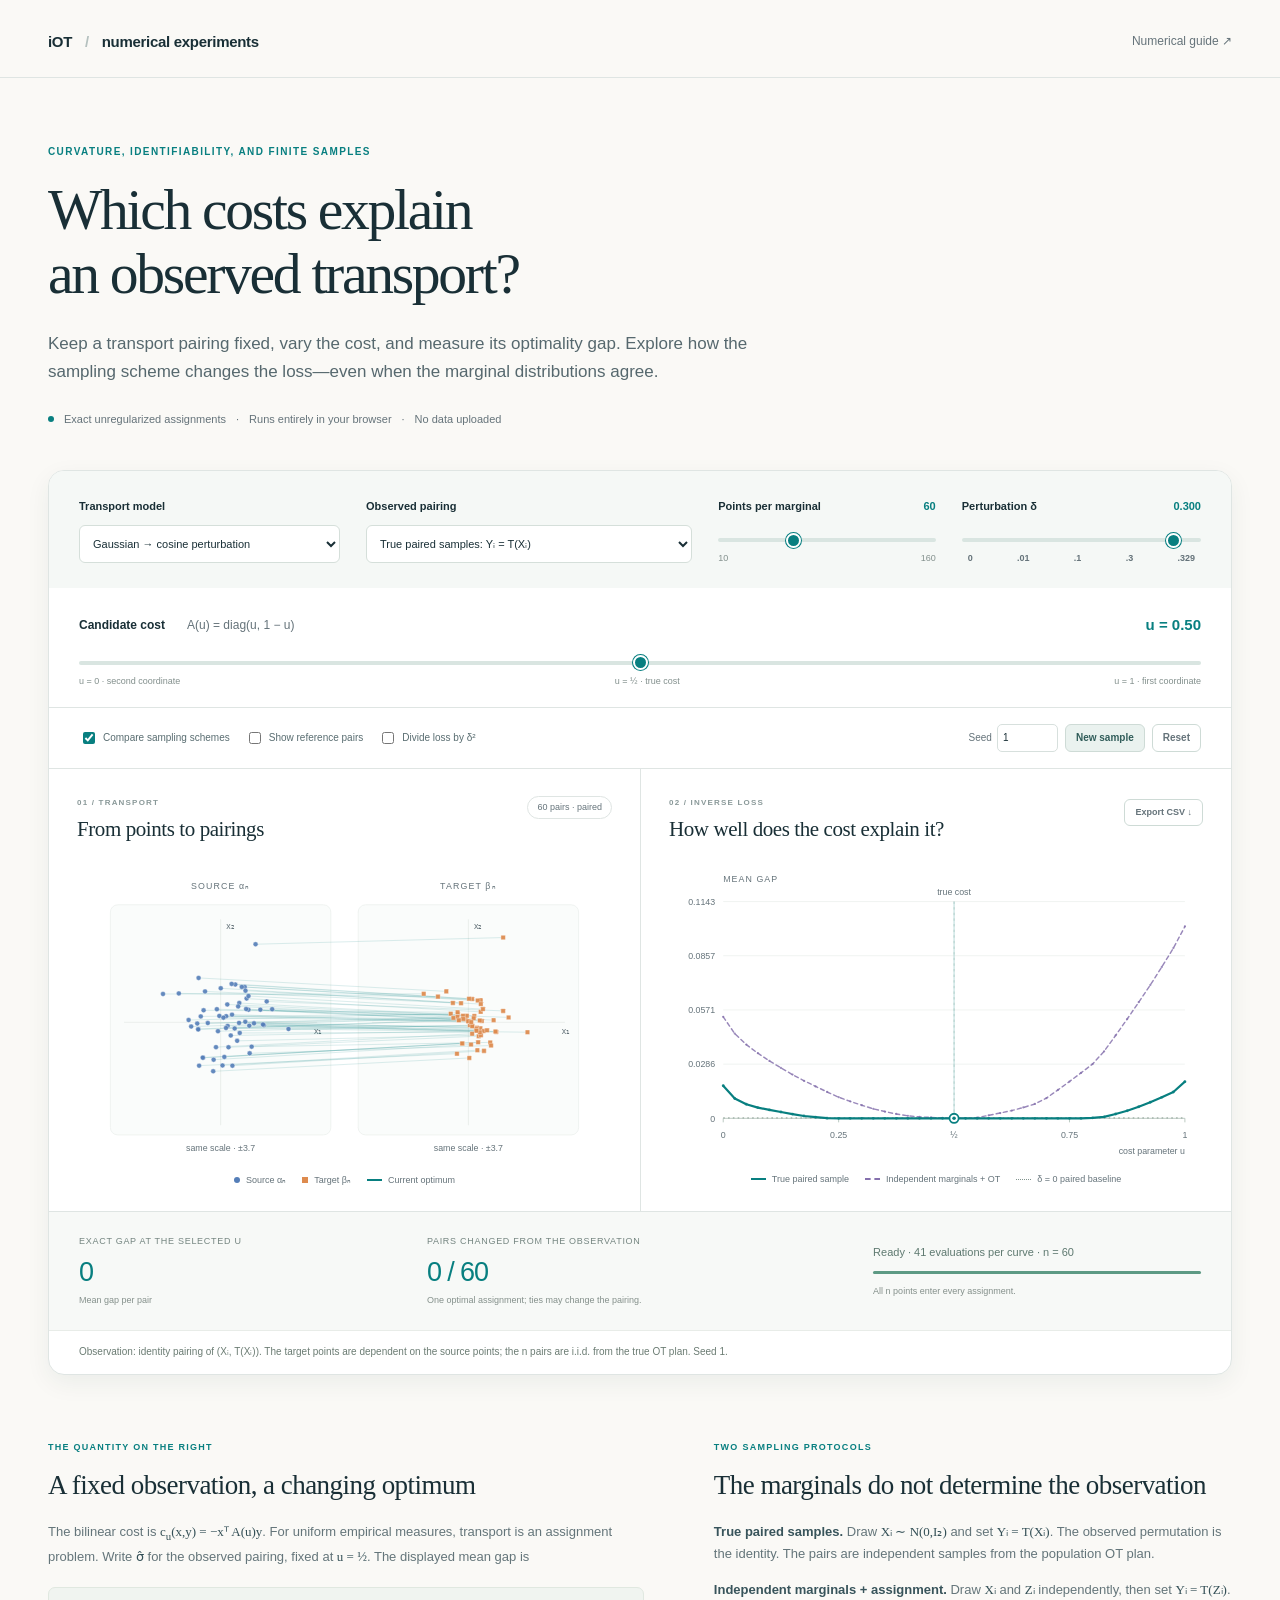
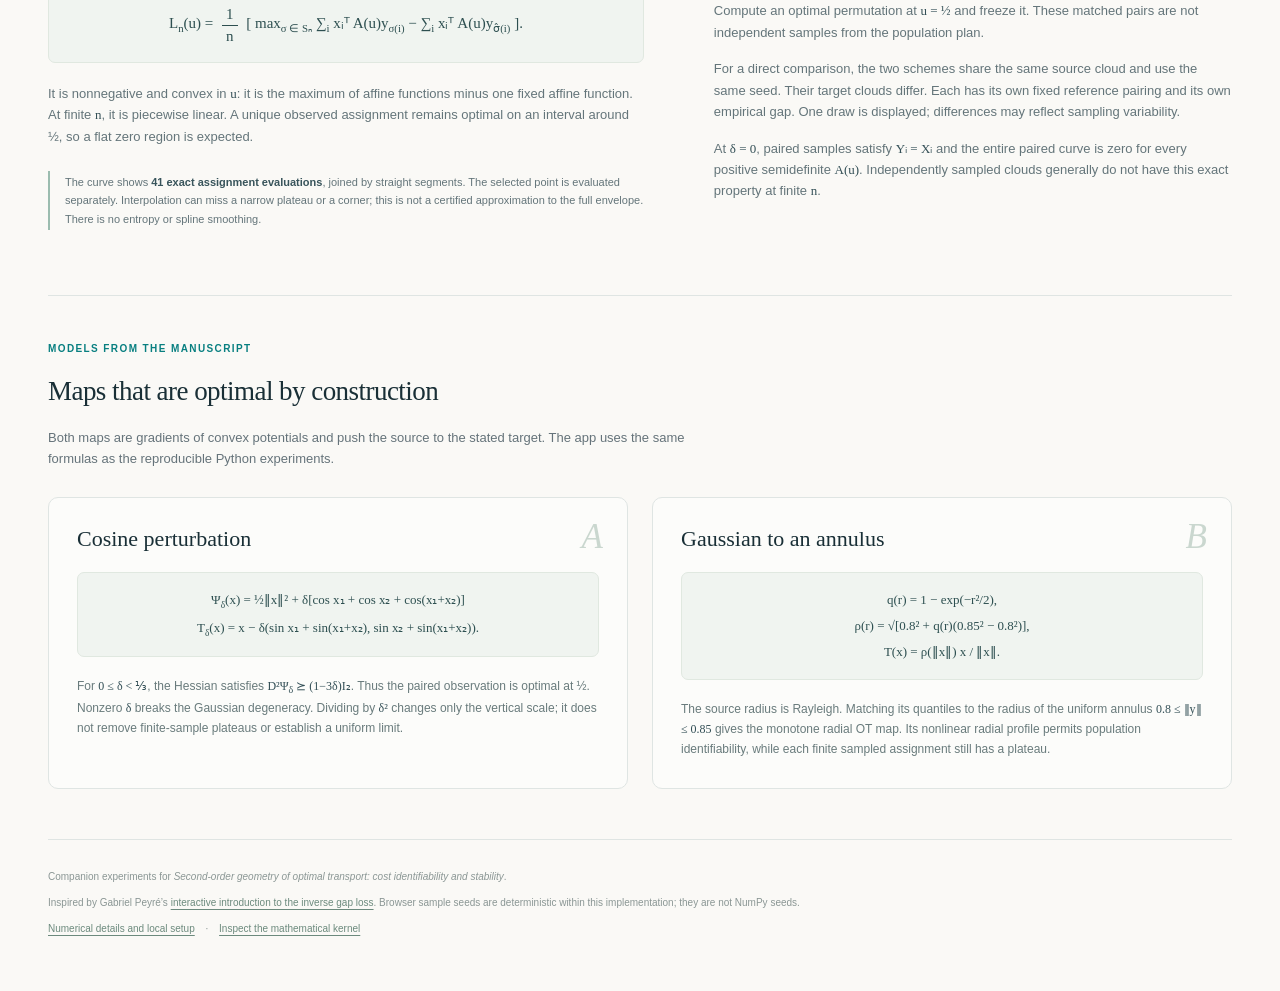
==== docs/index.html @ 380ae990 "initial commit" ====
<!doctype html>
<html lang="en">
<head>
  <meta charset="utf-8">
  <meta name="viewport" content="width=device-width, initial-scale=1">
  <meta name="description" content="Explore inverse optimal transport: observed pairings, exact assignment gaps, finite-sample plateaus and sampling choices.">
  <title>Inverse optimal transport · Interactive experiments</title>
  <link rel="stylesheet" href="styles.css">
</head>
<body>
<header class="page-header wrap">
  <a class="wordmark" href="#">iOT <span>/</span> numerical experiments</a>
  <a class="subtle-link" href="https://github.com/gpeyre/iot-curvature/blob/main/docs/README.md">Numerical guide <span aria-hidden="true">↗</span></a>
</header>
<main class="wrap">
  <section class="hero">
    <p class="eyebrow">Curvature, identifiability, and finite samples</p>
    <h1>Which costs explain<br>an observed transport?</h1>
    <p class="lede">Keep a transport pairing fixed, vary the cost, and measure its optimality gap. Explore how the sampling scheme changes the loss—even when the marginal distributions agree.</p>
    <div class="hero-note"><span class="status-dot"></span> Exact unregularized assignments <span>·</span> Runs entirely in your browser <span>·</span> No data uploaded</div>
  </section>

  <section class="experiment" aria-label="Interactive optimal transport experiment">
    <div class="controls">
      <div class="control wide">
        <label for="model">Transport model</label>
        <select id="model"><option value="cosine">Gaussian → cosine perturbation</option><option value="annulus">Gaussian → uniform annulus</option></select>
      </div>
      <div class="control wide">
        <label for="sampling">Observed pairing</label>
        <select id="sampling"><option value="paired">True paired samples: Yᵢ = T(Xᵢ)</option><option value="independent">Independent marginals + OT at u = ½</option></select>
      </div>
      <div class="control range-control">
        <label for="n">Points per marginal <output id="n-value" for="n">60</output></label>
        <input id="n" type="range" min="10" max="160" step="10" value="60">
        <div class="range-ticks"><span>10</span><span>160</span></div>
      </div>
      <div class="control range-control" id="delta-control">
        <label for="delta">Perturbation δ <output id="delta-value" for="delta">0.300</output></label>
        <input id="delta" type="range" min="0" max="0.329" step="0.001" value="0.3">
        <div class="presets" aria-label="Perturbation presets"><button type="button" data-delta="0">0</button><button type="button" data-delta="0.01">.01</button><button type="button" data-delta="0.1">.1</button><button type="button" data-delta="0.3">.3</button><button type="button" data-delta="0.329">.329</button></div>
      </div>
    </div>

    <div class="parameter-row">
      <div class="control cost-control">
        <label for="u">Candidate cost <span class="matrix-label">A(u) = diag(u, 1 − u)</span><output id="u-value" for="u">u = 0.50</output></label>
        <input id="u" type="range" min="0" max="1" step="0.005" value="0.5">
        <div class="range-ticks"><span>u = 0 · second coordinate</span><span>u = ½ · true cost</span><span>u = 1 · first coordinate</span></div>
      </div>
    </div>
    <div class="toolbar">
      <div class="switches">
        <label><input id="compare" type="checkbox" checked> Compare sampling schemes</label>
        <label><input id="reference" type="checkbox"> Show reference pairs</label>
        <label id="normalize-label"><input id="normalize" type="checkbox"> Divide loss by δ²</label>
      </div>
      <div class="actions"><label class="seed-label" for="seed">Seed <input id="seed" type="number" min="0" max="4294967295" value="1" step="1"></label><button id="new-seed" type="button">New sample</button><button id="reset" class="quiet" type="button">Reset</button></div>
    </div>

    <div class="visual-grid">
      <section class="visual-panel">
        <div class="panel-heading"><div><p class="panel-number">01 / TRANSPORT</p><h2>From points to pairings</h2></div><span id="sample-badge" class="badge">60 pairs</span></div>
        <svg id="cloud" viewBox="0 0 680 380" role="img" aria-label="Source and target points with the optimal pairing for the selected cost"></svg>
        <div class="legend"><span><i class="dot source"></i> Source αₙ</span><span><i class="square target"></i> Target βₙ</span><span><i class="line active"></i> Current optimum</span><span id="reference-legend" hidden><i class="line dashed"></i> Fixed observation</span></div>
      </section>
      <section class="visual-panel">
        <div class="panel-heading"><div><p class="panel-number">02 / INVERSE LOSS</p><h2>How well does the cost explain it?</h2></div><button id="export" class="quiet compact" type="button" disabled>Export CSV ↓</button></div>
        <svg id="loss" viewBox="0 0 680 380" role="img" aria-label="Optimality gap as a function of the cost parameter u"></svg>
        <div id="curve-legend" class="legend"></div>
      </section>
    </div>

    <div class="readout-row">
      <div><span class="metric-label">Exact gap at the selected u</span><strong id="gap-value">—</strong><small id="scale-caption">Mean gap per pair</small></div>
      <div><span class="metric-label">Pairs changed from the observation</span><strong id="changed-value">—</strong><small>One optimal assignment; ties may change the pairing.</small></div>
      <div class="computation"><span id="status" role="status" aria-live="polite">Preparing the experiment…</span><progress id="progress" max="1" value="0" aria-label="Curve computation progress"></progress><small>All n points enter every assignment.</small></div>
    </div>
    <p id="sample-note" class="sample-note"></p>
    <noscript><p class="error">JavaScript is needed for the experiment. The mathematical setup remains readable below.</p></noscript>
  </section>

  <section class="reading-grid">
    <article class="explanation">
      <p class="eyebrow">The quantity on the right</p><h2>A fixed observation, a changing optimum</h2>
      <p>The bilinear cost is <span class="math">c<sub>u</sub>(x,y) = −xᵀ A(u)y</span>. For uniform empirical measures, transport is an assignment problem. Write <span class="math">σ̂</span> for the observed pairing, fixed at <span class="math">u = ½</span>. The displayed mean gap is</p>
      <div class="equation" aria-label="L n of u equals one over n times the maximum over permutations sigma of the sum of x i transpose A u y sigma i minus the sum of x i transpose A u y sigma hat i">
        L<sub>n</sub>(u) = <span class="fraction"><span>1</span><span>n</span></span> [ max<sub>σ ∈ Sₙ</sub> ∑<sub>i</sub> xᵢᵀ A(u)y<sub>σ(i)</sub> − ∑<sub>i</sub> xᵢᵀ A(u)y<sub>σ̂(i)</sub> ].
      </div>
      <p>It is nonnegative and convex in <span class="math">u</span>: it is the maximum of affine functions minus one fixed affine function. At finite <span class="math">n</span>, it is piecewise linear. A unique observed assignment remains optimal on an interval around ½, so a flat zero region is expected.</p>
      <p class="callout">The curve shows <strong>41 exact assignment evaluations</strong>, joined by straight segments. The selected point is evaluated separately. Interpolation can miss a narrow plateau or a corner; this is not a certified approximation to the full envelope. There is no entropy or spline smoothing.</p>
    </article>
    <article class="explanation">
      <p class="eyebrow">Two sampling protocols</p><h2>The marginals do not determine the observation</h2>
      <p><strong>True paired samples.</strong> Draw <span class="math">Xᵢ ∼ N(0,I₂)</span> and set <span class="math">Yᵢ = T(Xᵢ)</span>. The observed permutation is the identity. The pairs are independent samples from the population OT plan.</p>
      <p><strong>Independent marginals + assignment.</strong> Draw <span class="math">Xᵢ</span> and <span class="math">Zᵢ</span> independently, then set <span class="math">Yᵢ = T(Zᵢ)</span>. Compute an optimal permutation at <span class="math">u = ½</span> and freeze it. These matched pairs are not independent samples from the population plan.</p>
      <p>For a direct comparison, the two schemes share the same source cloud and use the same seed. Their target clouds differ. Each has its own fixed reference pairing and its own empirical gap. One draw is displayed; differences may reflect sampling variability.</p>
      <p>At <span class="math">δ = 0</span>, paired samples satisfy <span class="math">Yᵢ = Xᵢ</span> and the entire paired curve is zero for every positive semidefinite <span class="math">A(u)</span>. Independently sampled clouds generally do not have this exact property at finite <span class="math">n</span>.</p>
    </article>
  </section>

  <section class="model-section">
    <div><p class="eyebrow">Models from the manuscript</p><h2>Maps that are optimal by construction</h2><p>Both maps are gradients of convex potentials and push the source to the stated target. The app uses the same formulas as the reproducible Python experiments.</p></div>
    <div class="model-cards">
      <article><span class="model-index">A</span><h3>Cosine perturbation</h3><div class="equation compact-equation">Ψ<sub>δ</sub>(x) = ½‖x‖² + δ[cos x₁ + cos x₂ + cos(x₁+x₂)]<br>T<sub>δ</sub>(x) = x − δ(sin x₁ + sin(x₁+x₂), sin x₂ + sin(x₁+x₂)).</div><p>For <span class="math">0 ≤ δ &lt; ⅓</span>, the Hessian satisfies <span class="math">D²Ψ<sub>δ</sub> ⪰ (1−3δ)I₂</span>. Thus the paired observation is optimal at ½. Nonzero <span class="math">δ</span> breaks the Gaussian degeneracy. Dividing by <span class="math">δ²</span> changes only the vertical scale; it does not remove finite-sample plateaus or establish a uniform limit.</p></article>
      <article><span class="model-index">B</span><h3>Gaussian to an annulus</h3><div class="equation compact-equation">q(r) = 1 − exp(−r²/2),<br>ρ(r) = √[0.8² + q(r)(0.85² − 0.8²)],<br>T(x) = ρ(‖x‖) x / ‖x‖.</div><p>The source radius is Rayleigh. Matching its quantiles to the radius of the uniform annulus <span class="math">0.8 ≤ ‖y‖ ≤ 0.85</span> gives the monotone radial OT map. Its nonlinear radial profile permits population identifiability, while each finite sampled assignment still has a plateau.</p></article>
    </div>
  </section>

  <footer><p>Companion experiments for <em>Second-order geometry of optimal transport: cost identifiability and stability</em>.</p><p>Inspired by Gabriel Peyré’s <a href="https://www.gpeyre.com/blog/2026/10/03/inverse-optimisation-gap-loss/">interactive introduction to the inverse gap loss</a>. Browser sample seeds are deterministic within this implementation; they are not NumPy seeds.</p><p><a href="https://github.com/gpeyre/iot-curvature/blob/main/docs/README.md">Numerical details and local setup</a> <span>·</span> <a href="math.mjs">Inspect the mathematical kernel</a></p></footer>
</main>
<script type="module" src="app.mjs"></script>
</body>
</html>
---- docs/styles.css ----
:root{color-scheme:light;--ink:#192f36;--muted:#65737a;--teal:#087f80;--blue:#547eb8;--orange:#de8b4e;--paper:#faf9f6;--line:#dfE5e3;--purple:#8570ad;--font:Inter,ui-sans-serif,-apple-system,BlinkMacSystemFont,"Segoe UI",sans-serif}
[hidden]{display:none!important}
*{box-sizing:border-box}html{scroll-behavior:smooth}body{margin:0;background:var(--paper);color:var(--ink);font:15px/1.65 var(--font)}button,input,select{font:inherit}button,select,input[type=checkbox],input[type=range]{cursor:pointer}a{color:var(--teal);text-underline-offset:3px}button:focus-visible,input:focus-visible,select:focus-visible,a:focus-visible{outline:3px solid #42c9bd;outline-offset:3px}.wrap{max-width:1440px;margin:auto;padding:0 48px}.page-header{display:flex;align-items:center;justify-content:space-between;padding-top:30px;padding-bottom:22px;border-bottom:1px solid var(--line)}.wordmark{text-decoration:none;letter-spacing:-.02em;font-weight:650;font-size:15px;color:var(--ink)}.wordmark span{color:#b5c1bf;padding:0 9px}.subtle-link{font-size:12px;text-decoration:none;color:var(--muted)}.hero{padding:66px 0 42px;max-width:880px}.eyebrow{text-transform:uppercase;letter-spacing:.14em;font-size:10px;font-weight:750;color:var(--teal);margin:0 0 18px}h1{font:500 clamp(38px,4.5vw,62px)/1.1 Georgia,"Times New Roman",serif;letter-spacing:-.04em;margin:0 0 25px}h2{font:500 27px/1.25 Georgia,"Times New Roman",serif;letter-spacing:-.02em;margin:0 0 18px}h3{font:500 25px/1.2 Georgia,serif;margin:0 0 18px}.lede{font-size:17px;line-height:1.65;color:#56686e;max-width:760px;margin:0}.hero-note{display:flex;align-items:center;flex-wrap:wrap;gap:10px;font-size:11px;color:var(--muted);margin-top:24px}.status-dot{width:6px;height:6px;background:var(--teal);border-radius:100%}.experiment{background:white;border:1px solid var(--line);border-radius:16px;box-shadow:0 8px 25px #123c3510;overflow:hidden}.controls{display:grid;grid-template-columns:1.2fr 1.5fr 1fr 1.1fr;gap:26px;padding:26px 30px 22px;background:#f5f8f6}.control label{display:flex;align-items:center;justify-content:space-between;gap:10px;font-size:11px;font-weight:650;margin-bottom:10px}.control output{font-weight:550;font-variant-numeric:tabular-nums;color:var(--teal)}select{width:100%;height:38px;border:1px solid #d5dfda;background:white;color:var(--ink);border-radius:6px;padding:5px 9px;font-size:11px}input[type=range]{appearance:none;width:100%;height:4px;background:#d9e5e1;border-radius:4px;margin:12px 0 9px;accent-color:var(--teal)}input[type=range]::-webkit-slider-thumb{appearance:none;width:15px;height:15px;border:2px solid white;border-radius:50%;background:var(--teal);box-shadow:0 0 0 1px var(--teal)}input[type=range]::-moz-range-thumb{width:12px;height:12px;border:2px solid white;border-radius:50%;background:var(--teal)}.range-ticks{display:flex;justify-content:space-between;font-size:9px;color:#83908d;font-variant-numeric:tabular-nums}.presets{display:flex;justify-content:space-between;gap:2px}.presets button{font-size:9px;padding:1px 6px;background:none;border:none;color:var(--muted)}.presets button:hover{background:#e4eeea;color:var(--teal)}.parameter-row{padding:25px 30px 18px;border-bottom:1px solid var(--line)}.cost-control{max-width:100%;margin:0 auto}.cost-control label{font-size:12px}.matrix-label{font-weight:400;color:var(--muted);margin-right:auto;margin-left:12px}.cost-control output{font-size:15px}.toolbar{display:flex;align-items:center;justify-content:space-between;padding:16px 30px;gap:16px;flex-wrap:wrap;border-bottom:1px solid var(--line)}.switches,.actions{display:flex;gap:15px;align-items:center;flex-wrap:wrap}.switches label{font-size:10px;display:flex;align-items:center;gap:5px;white-space:nowrap;color:#596d71}.switches input{accent-color:var(--teal);width:12px;height:12px}.actions{gap:7px}button{border:1px solid #cedbd6;border-radius:6px;background:#eaf2ef;color:#315d5a;padding:6px 10px;font-size:10px;line-height:1.4;font-weight:600}button:hover{background:#dcece5}button.quiet{background:white;color:var(--muted)}button.quiet:hover{background:#f1f6f3}button:disabled{opacity:.4;cursor:default}.seed-label{display:flex;gap:5px;font-size:10px;color:var(--muted);align-items:center}.seed-label input{width:61px;border:1px solid #d7e0dd;border-radius:5px;font-size:10px;padding:5px;color:var(--ink)}.visual-grid{display:grid;grid-template-columns:1fr 1fr}.visual-panel{min-width:0;padding:27px 22px 20px}.visual-panel+.visual-panel{border-left:1px solid var(--line)}.panel-heading{display:flex;justify-content:space-between;gap:10px;align-items:flex-start;padding:0 6px;min-height:67px}.panel-number{font-size:8px;color:#8a9999;letter-spacing:.15em;margin:0 0 7px;font-weight:700}.panel-heading h2{font-size:21px;margin:0}.badge{font-size:9px;white-space:nowrap;color:var(--muted);border:1px solid var(--line);border-radius:12px;padding:3px 9px}.compact{font-size:9px;margin-top:3px}svg{display:block;width:100%;overflow:visible}svg text{font-family:var(--font);fill:var(--muted);font-size:11px}.legend{display:flex;justify-content:center;gap:16px;flex-wrap:wrap;font-size:9px;color:var(--muted);min-height:22px;align-items:center}.legend>span{display:inline-flex;gap:6px;align-items:center}.dot{width:6px;height:6px;border-radius:50%;display:inline-block}.source{background:var(--blue)}.square{width:6px;height:6px;display:inline-block}.target{background:var(--orange)}.line{width:15px;height:0;border-top:2px solid;display:inline-block}.active{border-color:var(--teal)}.dashed{border-top:1px dashed #a4afae}.paired-line{border-color:var(--teal)}.independent-line{border-color:var(--purple)}.baseline-line{border-top:1px dotted #81938d}.readout-row{display:grid;grid-template-columns:1fr 1.3fr 1fr;gap:20px;padding:22px 30px;background:#f7f9f7;border-top:1px solid var(--line)}.metric-label{font-size:9px;text-transform:uppercase;letter-spacing:.08em;color:#748580;display:block;margin-bottom:7px}.readout-row strong{font-size:27px;line-height:1.2;font-weight:500;letter-spacing:-.04em;font-variant-numeric:tabular-nums;display:block;color:var(--teal)}.readout-row small{font-size:9px;color:#84908b;display:block;margin-top:5px}.computation{align-self:center}#status{font-size:11px;color:#5e7970;display:block}progress{width:100%;height:3px;display:block;margin:10px 0;appearance:none}progress::-webkit-progress-bar{background:#e1e9e4;border-radius:4px}progress::-webkit-progress-value{background:#5d9a84;border-radius:4px}progress::-moz-progress-bar{background:#5d9a84}.sample-note{margin:0;padding:13px 30px;border-top:1px solid #e8ece8;font-size:10px;color:#6b7c73;line-height:1.65}.reading-grid{display:grid;grid-template-columns:1.15fr 1fr;gap:70px;padding:65px 0 50px}.explanation p{font-size:13px;color:#64757a;margin:0 0 15px}.explanation p.eyebrow{font-size:9px;color:var(--teal)}.explanation strong{font-weight:650;color:#38545b}.equation{font:15px/1.9 Georgia,"Times New Roman",serif;background:#f0f4f0;border:1px solid #e0e8e0;border-radius:7px;padding:17px 20px;margin:20px 0;color:#2d4f50;overflow-x:auto;text-align:center;white-space:nowrap}.equation sub{font-size:.72em}.math{font-family:Georgia,"Times New Roman",serif;color:#334f56;white-space:normal}.fraction{display:inline-flex;flex-direction:column;vertical-align:middle;text-align:center;line-height:1.2;margin:0 5px}.fraction span:first-child{border-bottom:1px solid;padding:0 4px 2px}.fraction span:last-child{padding-top:1px}.explanation .callout{border-left:2px solid #9bbcaf;padding:2px 0 2px 15px;margin-top:24px;font-size:11px}.model-section{border-top:1px solid var(--line);padding:45px 0 50px}.model-section>div:first-child{max-width:650px}.model-section>div>p:last-child{font-size:13px;color:var(--muted)}.model-cards{display:grid;grid-template-columns:1fr 1fr;gap:24px;margin-top:27px}.model-cards article{position:relative;border:1px solid var(--line);border-radius:10px;background:#ffffff80;padding:28px}.model-index{position:absolute;right:24px;top:19px;font:italic 35px Georgia,serif;color:#cad7cf}.model-cards p{font-size:12px;color:#697b7c;margin:0}.compact-equation{font-size:13px;line-height:2;margin:20px 0;padding:14px 7px;max-width:100%;white-space:normal}.model-cards h3{font-size:22px}footer{border-top:1px solid var(--line);padding:28px 0 45px;color:#8a9694;font-size:10px;line-height:1.7;max-width:100%}footer p{margin:0 0 9px;max-width:900px}footer a{color:#6c8a7d}footer span{margin:0 8px}.error{padding:12px 25px;color:#9e3a31;font-size:12px}.disabled{opacity:.4}.disabled input,.disabled button{cursor:default}
@media(min-width:1550px){.wrap{max-width:1510px}}@media(max-width:1100px){.wrap{padding-left:28px;padding-right:28px}.controls{grid-template-columns:1fr 1fr;gap:16px 26px}.hero{padding-top:45px}.panel-heading h2{font-size:18px}.visual-panel{padding:24px 15px 15px}.readout-row{grid-template-columns:1fr 1.4fr}.computation{grid-column:1/-1}.reading-grid{gap:40px}.equation{font-size:13px}.model-cards article{padding:23px}}
@media(max-width:730px){.wrap{padding-left:18px;padding-right:18px}.page-header{padding-top:20px;padding-bottom:17px}.wordmark{font-size:12px}.subtle-link{font-size:10px}.hero{padding:40px 0 30px}h1{font-size:42px}.lede{font-size:15px}.hero-note{font-size:9px;gap:7px}.controls{padding:21px 20px;gap:18px}.wide{grid-column:1/-1}.parameter-row{padding:22px 20px}.matrix-label{display:none}.range-ticks{font-size:8px}.toolbar{padding:15px 20px}.switches{gap:12px}.switches label{font-size:9px}.actions{width:100%;justify-content:flex-end}.seed-label{margin-right:auto}.visual-grid{grid-template-columns:1fr}.visual-panel{padding:24px 15px 17px}.visual-panel+.visual-panel{border-left:0;border-top:1px solid var(--line)}.panel-heading{min-height:62px;padding:0 8px}.panel-heading h2{font-size:21px}.legend{font-size:9px}.readout-row{padding:20px;gap:22px;grid-template-columns:1fr}.readout-row strong{font-size:25px}.computation{grid-column:auto}.sample-note{padding:13px 20px}.reading-grid{grid-template-columns:1fr;gap:35px;padding:45px 0 35px}.explanation h2{font-size:25px}.model-cards{grid-template-columns:1fr}.model-section{padding-top:35px}.model-cards article{padding:23px}.explanation .equation{font-size:12px;padding:15px 10px;white-space:normal}.hero-note>span:not(.status-dot){display:none}}
@media(prefers-reduced-motion:reduce){html{scroll-behavior:auto}}@media print{.controls,.parameter-row,.toolbar,.actions{display:none}.hero{padding:20px 0}.experiment{box-shadow:none}.wrap{padding:0}.visual-panel{break-inside:avoid}.reading-grid{padding:25px 0}.model-cards article{break-inside:avoid}}
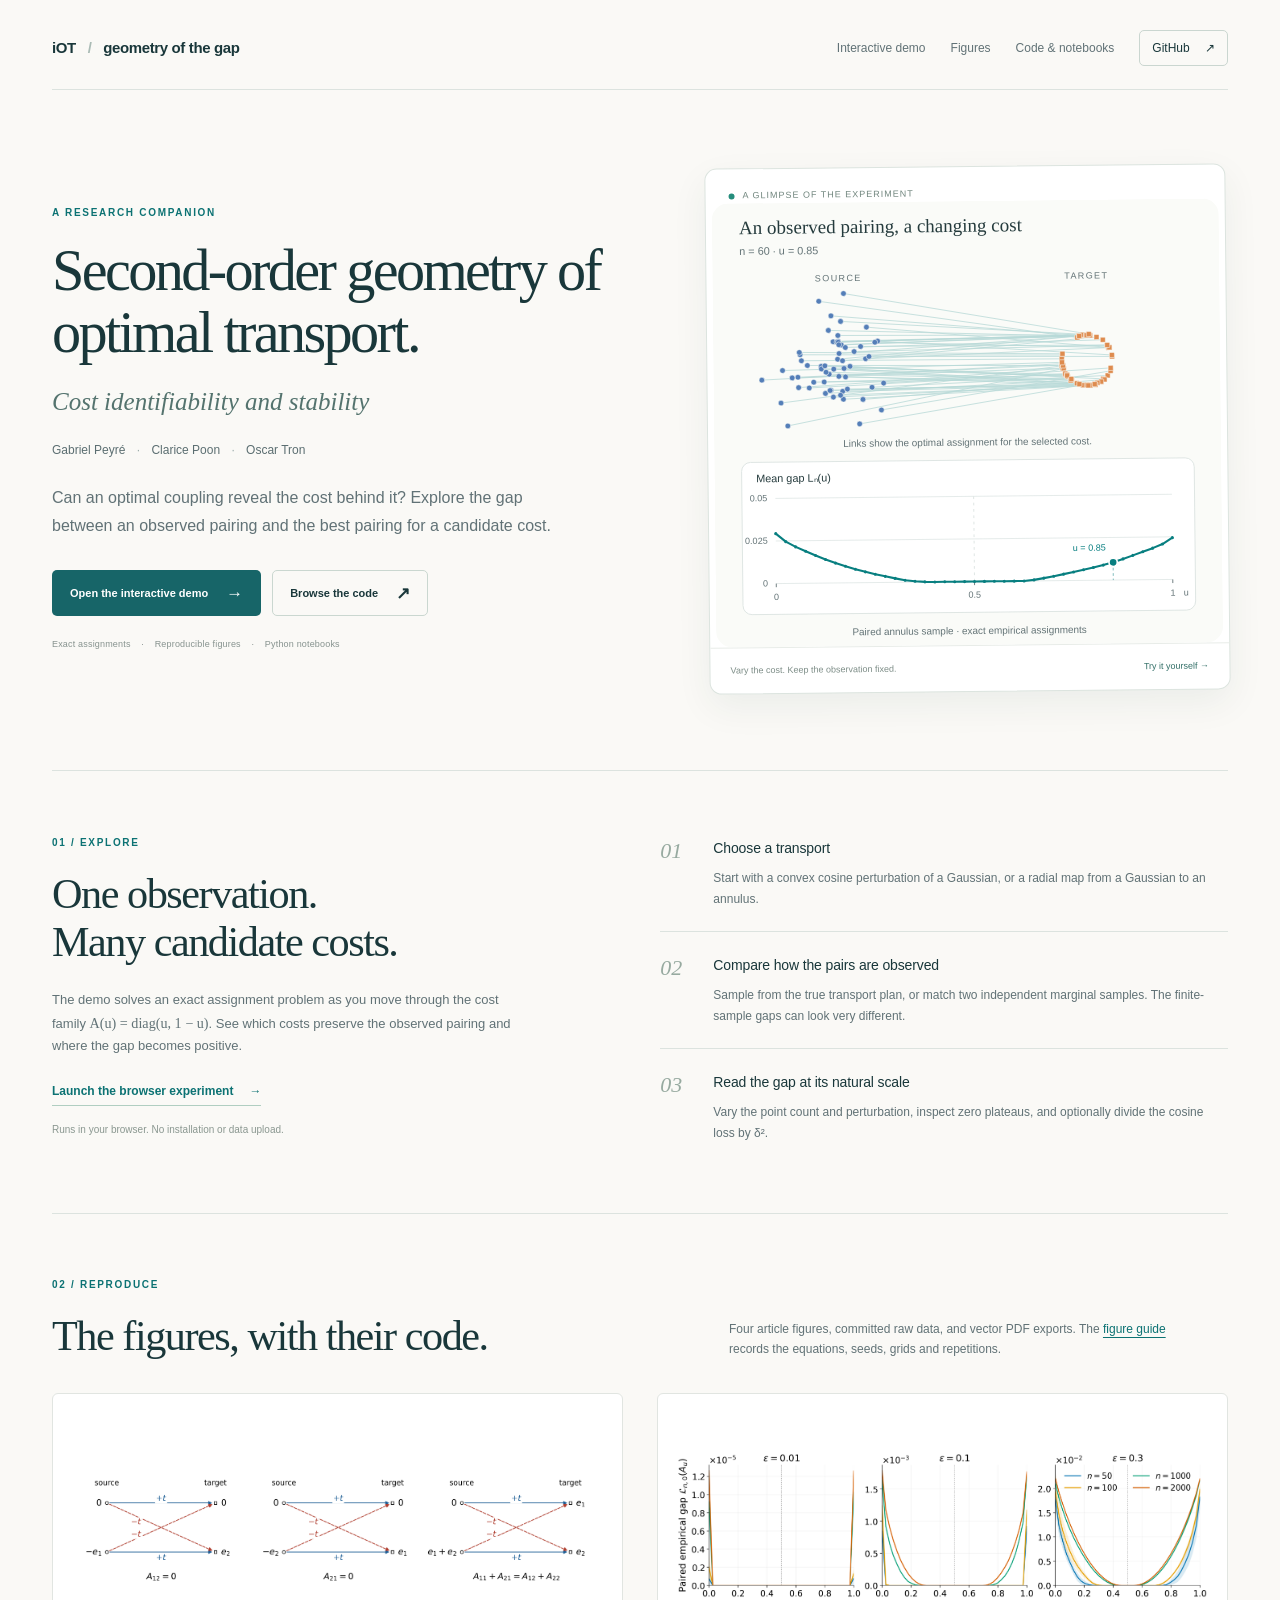
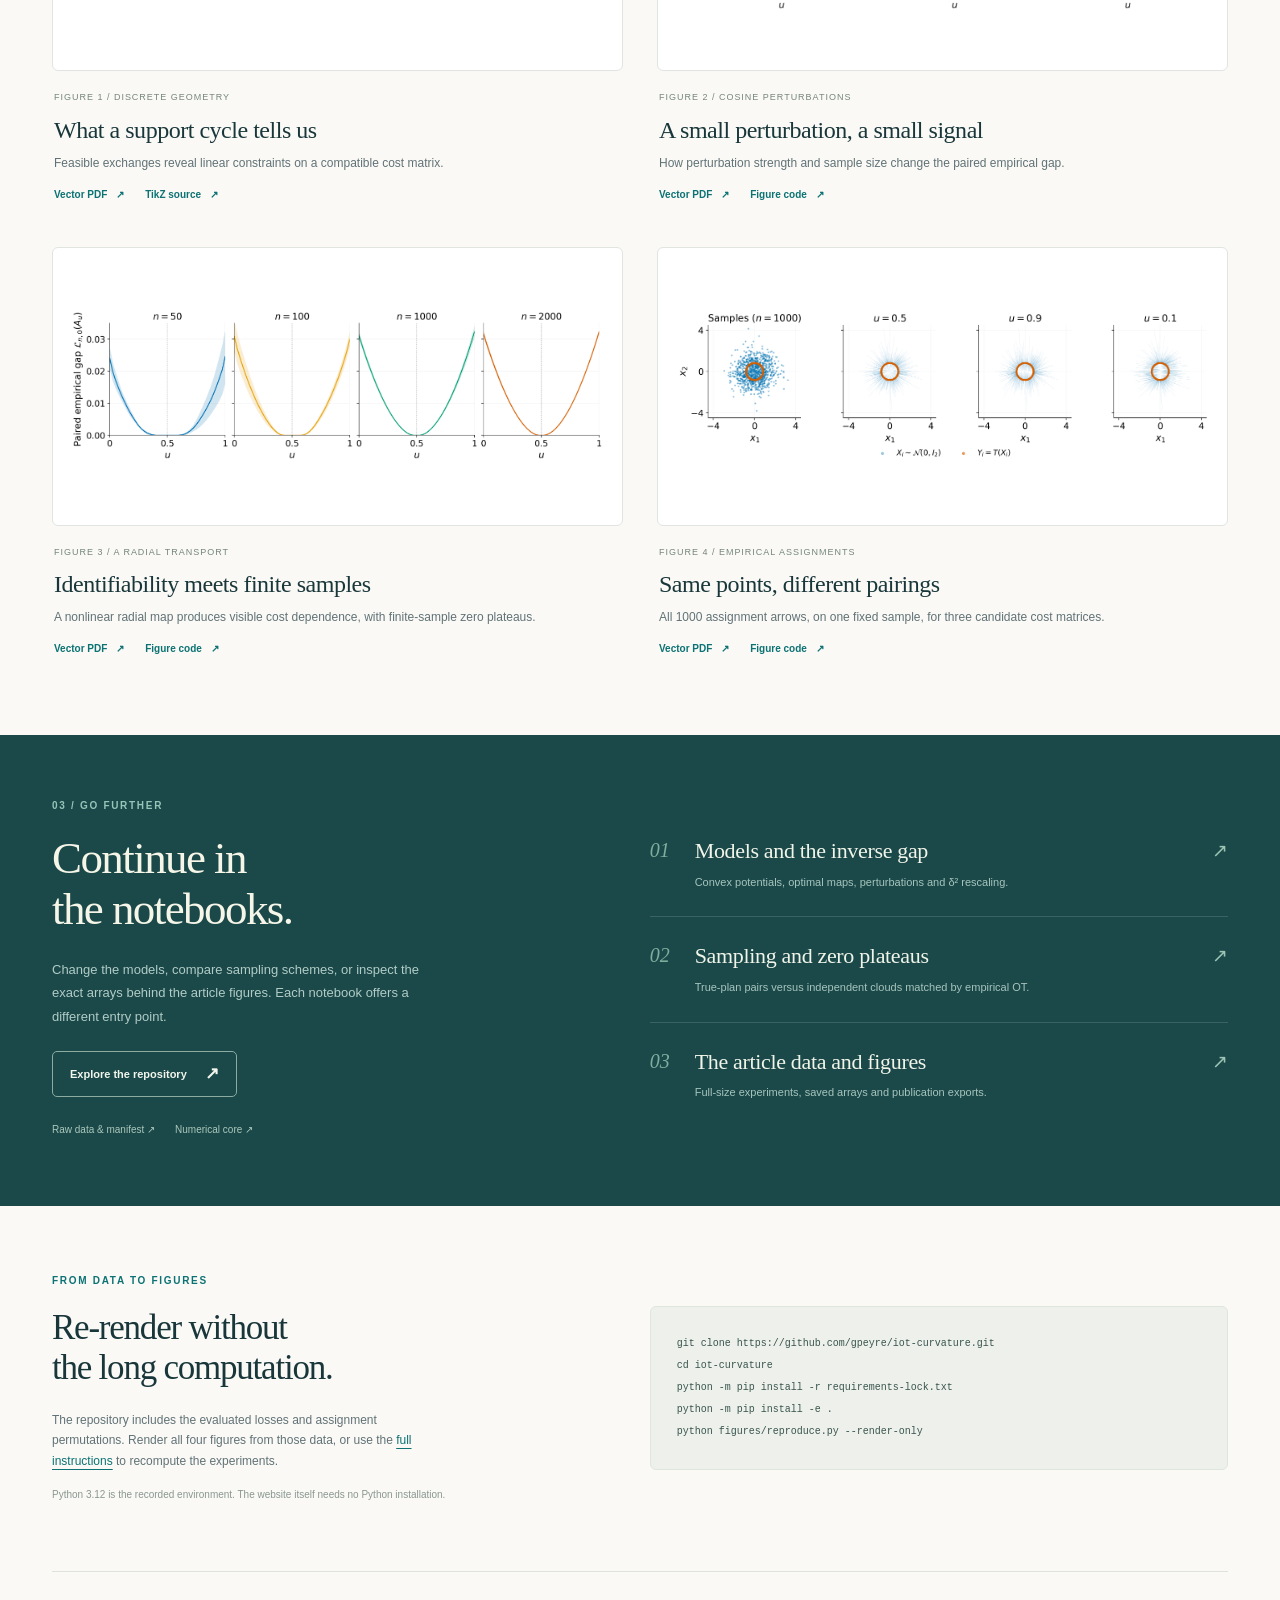
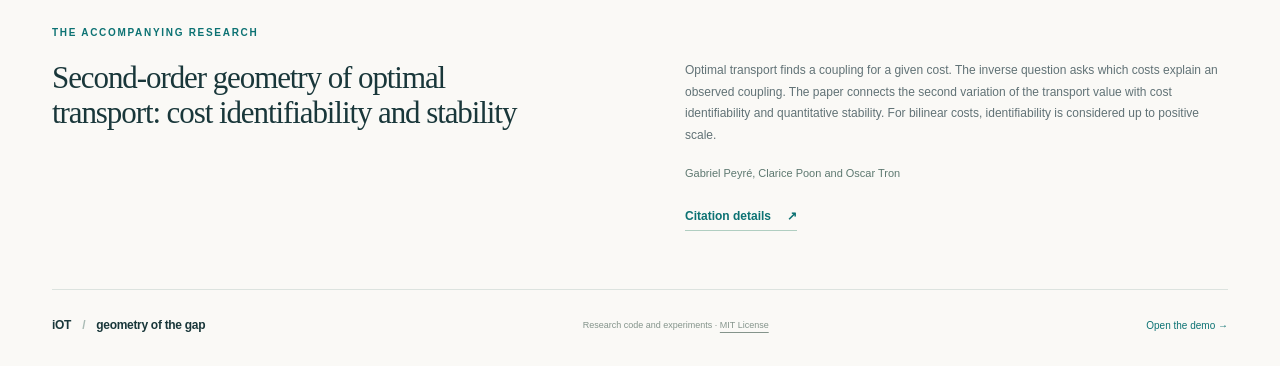
==== commit efccb3ba: "responsive version" ====
--- a/docs/index.html
+++ b/docs/index.html
@@ -3,112 +3,116 @@
 <head>
   <meta charset="utf-8">
   <meta name="viewport" content="width=device-width, initial-scale=1">
-  <meta name="description" content="Explore inverse optimal transport: observed pairings, exact assignment gaps, finite-sample plateaus and sampling choices.">
-  <title>Inverse optimal transport · Interactive experiments</title>
-  <link rel="stylesheet" href="styles.css">
+  <meta name="description" content="Second-order geometry of optimal transport: cost identifiability and stability. Explore the interactive demo, reproduce the paper figures, and browse the code and notebooks.">
+  <meta name="theme-color" content="#faf9f6">
+  <meta property="og:title" content="Second-order geometry of optimal transport">
+  <meta property="og:description" content="Cost identifiability and stability. Interactive experiments, reproducible figures and open-source code.">
+  <meta property="og:type" content="website">
+  <title>Second-order geometry of optimal transport · Code &amp; experiments</title>
+  <link rel="icon" type="image/svg+xml" href="favicon.svg">
+  <link rel="stylesheet" href="landing.css">
 </head>
 <body>
-<header class="page-header wrap">
-  <a class="wordmark" href="#">iOT <span>/</span> numerical experiments</a>
-  <a class="subtle-link" href="https://github.com/gpeyre/iot-curvature/blob/main/docs/README.md">Numerical guide <span aria-hidden="true">↗</span></a>
+<a class="skip-link" href="#main">Skip to content</a>
+<header class="site-header container">
+  <a class="wordmark" href="index.html" aria-label="iOT project home">iOT <span>/</span> geometry of the gap</a>
+  <nav aria-label="Main navigation">
+    <a href="demo.html">Interactive demo</a>
+    <a href="#figures">Figures</a>
+    <a href="#resources">Code &amp; notebooks</a>
+    <a class="nav-github" href="https://github.com/gpeyre/iot-curvature">GitHub <span aria-hidden="true">↗</span></a>
+  </nav>
 </header>
-<main class="wrap">
-  <section class="hero">
-    <p class="eyebrow">Curvature, identifiability, and finite samples</p>
-    <h1>Which costs explain<br>an observed transport?</h1>
-    <p class="lede">Keep a transport pairing fixed, vary the cost, and measure its optimality gap. Explore how the sampling scheme changes the loss—even when the marginal distributions agree.</p>
-    <div class="hero-note"><span class="status-dot"></span> Exact unregularized assignments <span>·</span> Runs entirely in your browser <span>·</span> No data uploaded</div>
+
+<main id="main">
+  <section class="hero container" aria-labelledby="project-title">
+    <div class="hero-copy">
+      <p class="eyebrow">A research companion</p>
+      <h1 id="project-title">Second-order geometry of optimal transport.</h1>
+      <p class="subtitle">Cost identifiability and stability</p>
+      <p class="authors">Gabriel Peyré <span>·</span> Clarice Poon <span>·</span> Oscar Tron</p>
+      <p class="intro">Can an optimal coupling reveal the cost behind it? Explore the gap between an observed pairing and the best pairing for a candidate cost.</p>
+      <div class="hero-actions">
+        <a class="button primary" href="demo.html">Open the interactive demo <span aria-hidden="true">→</span></a>
+        <a class="button secondary" href="https://github.com/gpeyre/iot-curvature">Browse the code <span aria-hidden="true">↗</span></a>
+      </div>
+      <p class="hero-footnote">Exact assignments <span>·</span> Reproducible figures <span>·</span> Python notebooks</p>
+    </div>
+    <figure class="hero-visual">
+      <div class="visual-label"><span class="status-dot"></span> A glimpse of the experiment</div>
+      <a class="preview-link" href="demo.html" aria-label="Open the interactive optimal transport experiment">
+        <img src="assets/experiment-preview.svg" width="560" height="490" alt="An annulus transport sample and its empirical optimality gap as the cost parameter changes." fetchpriority="high">
+      </a>
+      <figcaption>Vary the cost. Keep the observation fixed. <a href="demo.html">Try it yourself <span aria-hidden="true">→</span></a></figcaption>
+    </figure>
   </section>
 
-  <section class="experiment" aria-label="Interactive optimal transport experiment">
-    <div class="controls">
-      <div class="control wide">
-        <label for="model">Transport model</label>
-        <select id="model"><option value="cosine">Gaussian → cosine perturbation</option><option value="annulus">Gaussian → uniform annulus</option></select>
-      </div>
-      <div class="control wide">
-        <label for="sampling">Observed pairing</label>
-        <select id="sampling"><option value="paired">True paired samples: Yᵢ = T(Xᵢ)</option><option value="independent">Independent marginals + OT at u = ½</option></select>
-      </div>
-      <div class="control range-control">
-        <label for="n">Points per marginal <output id="n-value" for="n">60</output></label>
-        <input id="n" type="range" min="10" max="160" step="10" value="60">
-        <div class="range-ticks"><span>10</span><span>160</span></div>
-      </div>
-      <div class="control range-control" id="delta-control">
-        <label for="delta">Perturbation δ <output id="delta-value" for="delta">0.300</output></label>
-        <input id="delta" type="range" min="0" max="0.329" step="0.001" value="0.3">
-        <div class="presets" aria-label="Perturbation presets"><button type="button" data-delta="0">0</button><button type="button" data-delta="0.01">.01</button><button type="button" data-delta="0.1">.1</button><button type="button" data-delta="0.3">.3</button><button type="button" data-delta="0.329">.329</button></div>
-      </div>
+  <section id="experiment" class="experiment-section container section-rule" aria-labelledby="experiment-title">
+    <div class="section-intro">
+      <p class="eyebrow">01 / Explore</p>
+      <h2 id="experiment-title">One observation.<br>Many candidate costs.</h2>
+      <p>The demo solves an exact assignment problem as you move through the cost family <span class="math">A(u) = diag(u, 1 − u)</span>. See which costs preserve the observed pairing and where the gap becomes positive.</p>
+      <a class="text-link" href="demo.html">Launch the browser experiment <span aria-hidden="true">→</span></a>
+      <p class="small-note">Runs in your browser. No installation or data upload.</p>
     </div>
-
-    <div class="parameter-row">
-      <div class="control cost-control">
-        <label for="u">Candidate cost <span class="matrix-label">A(u) = diag(u, 1 − u)</span><output id="u-value" for="u">u = 0.50</output></label>
-        <input id="u" type="range" min="0" max="1" step="0.005" value="0.5">
-        <div class="range-ticks"><span>u = 0 · second coordinate</span><span>u = ½ · true cost</span><span>u = 1 · first coordinate</span></div>
-      </div>
-    </div>
-    <div class="toolbar">
-      <div class="switches">
-        <label><input id="compare" type="checkbox" checked> Compare sampling schemes</label>
-        <label><input id="reference" type="checkbox"> Show reference pairs</label>
-        <label id="normalize-label"><input id="normalize" type="checkbox"> Divide loss by δ²</label>
-      </div>
-      <div class="actions"><label class="seed-label" for="seed">Seed <input id="seed" type="number" min="0" max="4294967295" value="1" step="1"></label><button id="new-seed" type="button">New sample</button><button id="reset" class="quiet" type="button">Reset</button></div>
-    </div>
-
-    <div class="visual-grid">
-      <section class="visual-panel">
-        <div class="panel-heading"><div><p class="panel-number">01 / TRANSPORT</p><h2>From points to pairings</h2></div><span id="sample-badge" class="badge">60 pairs</span></div>
-        <svg id="cloud" viewBox="0 0 680 380" role="img" aria-label="Source and target points with the optimal pairing for the selected cost"></svg>
-        <div class="legend"><span><i class="dot source"></i> Source αₙ</span><span><i class="square target"></i> Target βₙ</span><span><i class="line active"></i> Current optimum</span><span id="reference-legend" hidden><i class="line dashed"></i> Fixed observation</span></div>
-      </section>
-      <section class="visual-panel">
-        <div class="panel-heading"><div><p class="panel-number">02 / INVERSE LOSS</p><h2>How well does the cost explain it?</h2></div><button id="export" class="quiet compact" type="button" disabled>Export CSV ↓</button></div>
-        <svg id="loss" viewBox="0 0 680 380" role="img" aria-label="Optimality gap as a function of the cost parameter u"></svg>
-        <div id="curve-legend" class="legend"></div>
-      </section>
-    </div>
-
-    <div class="readout-row">
-      <div><span class="metric-label">Exact gap at the selected u</span><strong id="gap-value">—</strong><small id="scale-caption">Mean gap per pair</small></div>
-      <div><span class="metric-label">Pairs changed from the observation</span><strong id="changed-value">—</strong><small>One optimal assignment; ties may change the pairing.</small></div>
-      <div class="computation"><span id="status" role="status" aria-live="polite">Preparing the experiment…</span><progress id="progress" max="1" value="0" aria-label="Curve computation progress"></progress><small>All n points enter every assignment.</small></div>
-    </div>
-    <p id="sample-note" class="sample-note"></p>
-    <noscript><p class="error">JavaScript is needed for the experiment. The mathematical setup remains readable below.</p></noscript>
+    <ol class="experiment-steps">
+      <li><span class="step-number">01</span><div><h3>Choose a transport</h3><p>Start with a convex cosine perturbation of a Gaussian, or a radial map from a Gaussian to an annulus.</p></div></li>
+      <li><span class="step-number">02</span><div><h3>Compare how the pairs are observed</h3><p>Sample from the true transport plan, or match two independent marginal samples. The finite-sample gaps can look very different.</p></div></li>
+      <li><span class="step-number">03</span><div><h3>Read the gap at its natural scale</h3><p>Vary the point count and perturbation, inspect zero plateaus, and optionally divide the cosine loss by δ².</p></div></li>
+    </ol>
   </section>
 
-  <section class="reading-grid">
-    <article class="explanation">
-      <p class="eyebrow">The quantity on the right</p><h2>A fixed observation, a changing optimum</h2>
-      <p>The bilinear cost is <span class="math">c<sub>u</sub>(x,y) = −xᵀ A(u)y</span>. For uniform empirical measures, transport is an assignment problem. Write <span class="math">σ̂</span> for the observed pairing, fixed at <span class="math">u = ½</span>. The displayed mean gap is</p>
-      <div class="equation" aria-label="L n of u equals one over n times the maximum over permutations sigma of the sum of x i transpose A u y sigma i minus the sum of x i transpose A u y sigma hat i">
-        L<sub>n</sub>(u) = <span class="fraction"><span>1</span><span>n</span></span> [ max<sub>σ ∈ Sₙ</sub> ∑<sub>i</sub> xᵢᵀ A(u)y<sub>σ(i)</sub> − ∑<sub>i</sub> xᵢᵀ A(u)y<sub>σ̂(i)</sub> ].
-      </div>
-      <p>It is nonnegative and convex in <span class="math">u</span>: it is the maximum of affine functions minus one fixed affine function. At finite <span class="math">n</span>, it is piecewise linear. A unique observed assignment remains optimal on an interval around ½, so a flat zero region is expected.</p>
-      <p class="callout">The curve shows <strong>41 exact assignment evaluations</strong>, joined by straight segments. The selected point is evaluated separately. Interpolation can miss a narrow plateau or a corner; this is not a certified approximation to the full envelope. There is no entropy or spline smoothing.</p>
-    </article>
-    <article class="explanation">
-      <p class="eyebrow">Two sampling protocols</p><h2>The marginals do not determine the observation</h2>
-      <p><strong>True paired samples.</strong> Draw <span class="math">Xᵢ ∼ N(0,I₂)</span> and set <span class="math">Yᵢ = T(Xᵢ)</span>. The observed permutation is the identity. The pairs are independent samples from the population OT plan.</p>
-      <p><strong>Independent marginals + assignment.</strong> Draw <span class="math">Xᵢ</span> and <span class="math">Zᵢ</span> independently, then set <span class="math">Yᵢ = T(Zᵢ)</span>. Compute an optimal permutation at <span class="math">u = ½</span> and freeze it. These matched pairs are not independent samples from the population plan.</p>
-      <p>For a direct comparison, the two schemes share the same source cloud and use the same seed. Their target clouds differ. Each has its own fixed reference pairing and its own empirical gap. One draw is displayed; differences may reflect sampling variability.</p>
-      <p>At <span class="math">δ = 0</span>, paired samples satisfy <span class="math">Yᵢ = Xᵢ</span> and the entire paired curve is zero for every positive semidefinite <span class="math">A(u)</span>. Independently sampled clouds generally do not have this exact property at finite <span class="math">n</span>.</p>
-    </article>
-  </section>
-
-  <section class="model-section">
-    <div><p class="eyebrow">Models from the manuscript</p><h2>Maps that are optimal by construction</h2><p>Both maps are gradients of convex potentials and push the source to the stated target. The app uses the same formulas as the reproducible Python experiments.</p></div>
-    <div class="model-cards">
-      <article><span class="model-index">A</span><h3>Cosine perturbation</h3><div class="equation compact-equation">Ψ<sub>δ</sub>(x) = ½‖x‖² + δ[cos x₁ + cos x₂ + cos(x₁+x₂)]<br>T<sub>δ</sub>(x) = x − δ(sin x₁ + sin(x₁+x₂), sin x₂ + sin(x₁+x₂)).</div><p>For <span class="math">0 ≤ δ &lt; ⅓</span>, the Hessian satisfies <span class="math">D²Ψ<sub>δ</sub> ⪰ (1−3δ)I₂</span>. Thus the paired observation is optimal at ½. Nonzero <span class="math">δ</span> breaks the Gaussian degeneracy. Dividing by <span class="math">δ²</span> changes only the vertical scale; it does not remove finite-sample plateaus or establish a uniform limit.</p></article>
-      <article><span class="model-index">B</span><h3>Gaussian to an annulus</h3><div class="equation compact-equation">q(r) = 1 − exp(−r²/2),<br>ρ(r) = √[0.8² + q(r)(0.85² − 0.8²)],<br>T(x) = ρ(‖x‖) x / ‖x‖.</div><p>The source radius is Rayleigh. Matching its quantiles to the radius of the uniform annulus <span class="math">0.8 ≤ ‖y‖ ≤ 0.85</span> gives the monotone radial OT map. Its nonlinear radial profile permits population identifiability, while each finite sampled assignment still has a plateau.</p></article>
+  <section id="figures" class="figures-section container section-rule" aria-labelledby="figures-title">
+    <div class="section-heading">
+      <div><p class="eyebrow">02 / Reproduce</p><h2 id="figures-title">The figures, with their code.</h2></div>
+      <p>Four article figures, committed raw data, and vector PDF exports. The <a href="https://github.com/gpeyre/iot-curvature/blob/main/figures/README.md">figure guide</a> records the equations, seeds, grids and repetitions.</p>
+    </div>
+    <div class="figure-grid">
+      <figure class="article-figure">
+        <a class="figure-image" href="https://github.com/gpeyre/iot-curvature/blob/main/figures/generated/figure_1_cycles.pdf" aria-label="View Figure 1 as a PDF on GitHub"><img src="assets/figure_1_cycles.png" alt="Three discrete support cycles and the matrix constraints they impose." loading="lazy" decoding="async"></a>
+        <figcaption><p class="figure-number">Figure 1 / Discrete geometry</p><h3>What a support cycle tells us</h3><p>Feasible exchanges reveal linear constraints on a compatible cost matrix.</p><div class="figure-links"><a href="https://github.com/gpeyre/iot-curvature/blob/main/figures/generated/figure_1_cycles.pdf">Vector PDF <span aria-hidden="true">↗</span></a><a href="https://github.com/gpeyre/iot-curvature/blob/main/figures/source/discrete_identifiability_cycles.tex">TikZ source <span aria-hidden="true">↗</span></a></div></figcaption>
+      </figure>
+      <figure class="article-figure">
+        <a class="figure-image" href="https://github.com/gpeyre/iot-curvature/blob/main/figures/generated/figure_2_cosine.pdf" aria-label="View Figure 2 as a PDF on GitHub"><img src="assets/figure_2_cosine.png" alt="Empirical cosine-model gap curves for three perturbations and four sample sizes." loading="lazy" decoding="async"></a>
+        <figcaption><p class="figure-number">Figure 2 / Cosine perturbations</p><h3>A small perturbation, a small signal</h3><p>How perturbation strength and sample size change the paired empirical gap.</p><div class="figure-links"><a href="https://github.com/gpeyre/iot-curvature/blob/main/figures/generated/figure_2_cosine.pdf">Vector PDF <span aria-hidden="true">↗</span></a><a href="https://github.com/gpeyre/iot-curvature/blob/main/figures/reproduce.py">Figure code <span aria-hidden="true">↗</span></a></div></figcaption>
+      </figure>
+      <figure class="article-figure">
+        <a class="figure-image" href="https://github.com/gpeyre/iot-curvature/blob/main/figures/generated/figure_3_annulus.pdf" aria-label="View Figure 3 as a PDF on GitHub"><img src="assets/figure_3_annulus.png" alt="Paired Gaussian-to-annulus gap curves for sample sizes 50, 100, 1000 and 2000." loading="lazy" decoding="async"></a>
+        <figcaption><p class="figure-number">Figure 3 / A radial transport</p><h3>Identifiability meets finite samples</h3><p>A nonlinear radial map produces visible cost dependence, with finite-sample zero plateaus.</p><div class="figure-links"><a href="https://github.com/gpeyre/iot-curvature/blob/main/figures/generated/figure_3_annulus.pdf">Vector PDF <span aria-hidden="true">↗</span></a><a href="https://github.com/gpeyre/iot-curvature/blob/main/figures/reproduce.py">Figure code <span aria-hidden="true">↗</span></a></div></figcaption>
+      </figure>
+      <figure class="article-figure">
+        <a class="figure-image" href="https://github.com/gpeyre/iot-curvature/blob/main/figures/generated/figure_4_annulus_maps.pdf" aria-label="View Figure 4 as a PDF on GitHub"><img src="assets/figure_4_annulus_maps.png" alt="Empirical assignments on the same 1000-point annulus sample at three candidate costs." loading="lazy" decoding="async"></a>
+        <figcaption><p class="figure-number">Figure 4 / Empirical assignments</p><h3>Same points, different pairings</h3><p>All 1000 assignment arrows, on one fixed sample, for three candidate cost matrices.</p><div class="figure-links"><a href="https://github.com/gpeyre/iot-curvature/blob/main/figures/generated/figure_4_annulus_maps.pdf">Vector PDF <span aria-hidden="true">↗</span></a><a href="https://github.com/gpeyre/iot-curvature/blob/main/figures/reproduce.py">Figure code <span aria-hidden="true">↗</span></a></div></figcaption>
+      </figure>
     </div>
   </section>
 
-  <footer><p>Companion experiments for <em>Second-order geometry of optimal transport: cost identifiability and stability</em>.</p><p>Inspired by Gabriel Peyré’s <a href="https://www.gpeyre.com/blog/2026/10/03/inverse-optimisation-gap-loss/">interactive introduction to the inverse gap loss</a>. Browser sample seeds are deterministic within this implementation; they are not NumPy seeds.</p><p><a href="https://github.com/gpeyre/iot-curvature/blob/main/docs/README.md">Numerical details and local setup</a> <span>·</span> <a href="math.mjs">Inspect the mathematical kernel</a></p></footer>
+  <section id="resources" class="resource-section" aria-labelledby="resources-title">
+    <div class="container resource-grid">
+      <div class="resource-intro"><p class="eyebrow">03 / Go further</p><h2 id="resources-title">Continue in <br>the notebooks.</h2><p>Change the models, compare sampling schemes, or inspect the exact arrays behind the article figures. Each notebook offers a different entry point.</p><a class="button light" href="https://github.com/gpeyre/iot-curvature">Explore the repository <span aria-hidden="true">↗</span></a><div class="resource-small-links"><a href="https://github.com/gpeyre/iot-curvature/tree/main/figures/data">Raw data &amp; manifest <span aria-hidden="true">↗</span></a><a href="https://github.com/gpeyre/iot-curvature/blob/main/src/iot_gap/core.py">Numerical core <span aria-hidden="true">↗</span></a></div></div>
+      <div class="notebook-list">
+        <a class="notebook-link" href="https://github.com/gpeyre/iot-curvature/blob/main/notebooks/01_models_and_gap.ipynb"><span class="notebook-number">01</span><div><h3>Models and the inverse gap</h3><p>Convex potentials, optimal maps, perturbations and δ² rescaling.</p></div><span class="notebook-arrow" aria-hidden="true">↗</span></a>
+        <a class="notebook-link" href="https://github.com/gpeyre/iot-curvature/blob/main/notebooks/02_sampling_and_plateaus.ipynb"><span class="notebook-number">02</span><div><h3>Sampling and zero plateaus</h3><p>True-plan pairs versus independent clouds matched by empirical OT.</p></div><span class="notebook-arrow" aria-hidden="true">↗</span></a>
+        <a class="notebook-link" href="https://github.com/gpeyre/iot-curvature/blob/main/notebooks/03_article_data_and_figures.ipynb"><span class="notebook-number">03</span><div><h3>The article data and figures</h3><p>Full-size experiments, saved arrays and publication exports.</p></div><span class="notebook-arrow" aria-hidden="true">↗</span></a>
+      </div>
+    </div>
+  </section>
+
+  <section class="reproduce-section container" aria-labelledby="reproduce-title">
+    <div><p class="eyebrow">From data to figures</p><h2 id="reproduce-title">Re-render without <br>the long computation.</h2><p>The repository includes the evaluated losses and assignment permutations. Render all four figures from those data, or use the <a href="https://github.com/gpeyre/iot-curvature#install-and-reproduce">full instructions</a> to recompute the experiments.</p><p class="small-note">Python 3.12 is the recorded environment. The website itself needs no Python installation.</p></div>
+    <pre aria-label="Commands to reproduce the article figures"><code>git clone https://github.com/gpeyre/iot-curvature.git
+cd iot-curvature
+python -m pip install -r requirements-lock.txt
+python -m pip install -e .
+python figures/reproduce.py --render-only</code></pre>
+  </section>
+
+  <section id="paper" class="paper-section container section-rule" aria-labelledby="paper-title">
+    <p class="eyebrow">The accompanying research</p>
+    <div class="paper-grid"><h2 id="paper-title">Second-order geometry of optimal transport: cost identifiability and stability</h2><div><p>Optimal transport finds a coupling for a given cost. The inverse question asks which costs explain an observed coupling. The paper connects the second variation of the transport value with cost identifiability and quantitative stability. For bilinear costs, identifiability is considered up to positive scale.</p><p class="paper-authors">Gabriel Peyré, Clarice Poon and Oscar Tron</p><a class="text-link" href="https://github.com/gpeyre/iot-curvature/blob/main/CITATION.cff">Citation details <span aria-hidden="true">↗</span></a></div></div>
+  </section>
 </main>
-<script type="module" src="app.mjs"></script>
+
+<footer class="site-footer container"><a class="wordmark" href="index.html">iOT <span>/</span> geometry of the gap</a><p>Research code and experiments · <a href="https://github.com/gpeyre/iot-curvature/blob/main/LICENSE">MIT License</a></p><a href="demo.html">Open the demo <span aria-hidden="true">→</span></a></footer>
 </body>
 </html>
--- a/docs/landing.css
+++ b/docs/landing.css
@@ -0,0 +1,8 @@
+:root{color-scheme:light;--paper:#faf9f6;--ink:#19373a;--muted:#617276;--teal:#0c7273;--line:#dce3df;--soft:#eef2ee;--serif:Georgia,"Times New Roman",serif;--sans:ui-sans-serif,-apple-system,BlinkMacSystemFont,"Segoe UI",sans-serif}
+*{box-sizing:border-box}html{scroll-behavior:smooth;scroll-padding-top:30px}body{margin:0;background:var(--paper);color:var(--ink);font:15px/1.7 var(--sans);-webkit-font-smoothing:antialiased}::selection{background:#cbe8de;color:#153e3e}a{color:inherit;text-underline-offset:4px}a:focus-visible{outline:3px solid #2ab3a4;outline-offset:5px}img{display:block;max-width:100%;height:auto}figure{margin:0}.container{width:min(1280px,calc(100% - 104px));margin-inline:auto}.skip-link{position:absolute;z-index:3;left:20px;top:-70px;background:var(--ink);color:#fff;padding:12px 20px;border-radius:4px}.skip-link:focus{top:12px}.site-header{display:flex;align-items:center;justify-content:space-between;gap:28px;padding-block:30px 23px;border-bottom:1px solid var(--line)}.wordmark{font-size:15px;font-weight:650;letter-spacing:-.025em;text-decoration:none;white-space:nowrap}.wordmark span{color:#aabbb5;padding-inline:8px}.site-header nav{display:flex;align-items:center;gap:25px;font-size:12px}.site-header nav a{text-decoration:none;color:var(--muted);white-space:nowrap}.site-header nav a:hover{color:var(--teal)}.site-header .nav-github{color:var(--ink);border:1px solid #cad6d0;border-radius:5px;padding:7px 12px}.nav-github span{margin-left:12px}.hero{display:grid;grid-template-columns:1.14fr 1fr;gap:62px;align-items:center;padding-block:76px 78px}.eyebrow{margin:0 0 20px;font:700 10px/1.4 var(--sans);text-transform:uppercase;letter-spacing:.17em;color:var(--teal)}h1{font:400 clamp(44px,4.55vw,66px)/1.06 var(--serif);letter-spacing:-.045em;margin:0 0 20px;max-width:650px}.subtitle{font:italic 25px/1.4 var(--serif);color:#54736e;margin:0 0 21px}.authors{font-size:12px;color:#5b6e71;margin:0 0 24px}.authors span{padding-inline:8px;color:#9cadab}.intro{font-size:16px;color:var(--muted);line-height:1.75;max-width:520px;margin:0 0 30px}.hero-actions{display:flex;gap:11px;flex-wrap:wrap}.button{display:inline-flex;align-items:center;justify-content:center;gap:18px;min-height:46px;padding:11px 17px;text-decoration:none;font-size:11px;font-weight:600;line-height:1.5;border:1px solid transparent;border-radius:5px;transition:background .15s,border-color .15s}.button span{font-size:17px;line-height:1}.primary{background:#176568;color:#fff}.primary:hover{background:#0c5053}.secondary{border-color:#cad7d0;background:transparent}.secondary:hover{background:#eef3ed;border-color:#9fbab0}.hero-footnote{font-size:9px;letter-spacing:.02em;color:#87938f;margin:21px 0 0}.hero-footnote span{margin-inline:8px}.hero-visual{min-width:0;background:white;border:1px solid #dce4df;border-radius:12px;box-shadow:0 13px 36px #163b3510;overflow:hidden;transform:rotate(-.6deg)}.visual-label{display:flex;align-items:center;gap:8px;padding:19px 23px 0;font-size:9px;text-transform:uppercase;letter-spacing:.11em;color:#71867e}.status-dot{width:6px;height:6px;flex:none;border-radius:50%;background:#258d7c}.preview-link{display:block;padding:0 6px;text-decoration:none}.hero-visual img{width:100%;height:auto}.hero-visual figcaption{font-size:9px;color:#7d8d87;border-top:1px solid #e8ece8;padding:15px 20px;display:flex;justify-content:space-between;align-items:center;gap:8px}.hero-visual figcaption a{color:#326f67;text-decoration:none;white-space:nowrap}.section-rule{border-top:1px solid var(--line)}h2{font:400 clamp(30px,3.3vw,44px)/1.14 var(--serif);letter-spacing:-.035em;margin:0 0 22px}h3{font-weight:500}.experiment-section{display:grid;grid-template-columns:.94fr 1.06fr;gap:105px;padding-block:65px 69px}.section-intro>p:not(.eyebrow):not(.small-note){max-width:480px;font-size:13px;color:var(--muted);margin:0 0 20px}.math{font-family:var(--serif);font-size:1.09em;white-space:nowrap}.text-link{display:inline-flex;align-items:center;gap:16px;font-size:12px;font-weight:600;color:var(--teal);text-decoration:none;border-bottom:1px solid #b0cec1;padding-bottom:4px}.text-link:hover{border-color:var(--teal)}.small-note{font-size:10px;color:#8a9790;line-height:1.7;margin:15px 0 0}.experiment-steps{list-style:none;padding:0;margin:0}.experiment-steps li{display:grid;grid-template-columns:35px 1fr;gap:18px;padding:21px 0;border-top:1px solid var(--line)}.experiment-steps li:first-child{padding-top:0;border-top:0}.experiment-steps li:last-child{padding-bottom:0}.step-number{font:italic 22px/1.4 var(--serif);color:#97aaa0}.experiment-steps h3{font-size:14px;margin:1px 0 7px;letter-spacing:-.01em}.experiment-steps p{font-size:12px;line-height:1.75;color:var(--muted);margin:0}.figures-section{padding-block:64px 78px}.section-heading{display:grid;grid-template-columns:1fr .85fr;gap:90px;align-items:end;margin-bottom:33px}.section-heading h2{margin-bottom:0}.section-heading>p{font-size:12px;color:var(--muted);margin:0;max-width:440px}.section-heading>p a{color:var(--teal)}.figure-grid{display:grid;grid-template-columns:1fr 1fr;gap:44px 34px}.figure-image{display:flex;align-items:center;justify-content:center;background:white;border:1px solid #e1e5e1;border-radius:6px;overflow:hidden;padding:16px;aspect-ratio:2.05;transition:border-color .15s,box-shadow .15s}.figure-image:hover{border-color:#a4beb1;box-shadow:0 5px 17px #17483a0a}.figure-image img{width:100%;height:100%;object-fit:contain}.article-figure figcaption{padding:19px 2px 0}.figure-number{font-size:9px;text-transform:uppercase;letter-spacing:.11em;color:#75867d;margin:0 0 9px}.article-figure h3{font:400 24px/1.25 var(--serif);letter-spacing:-.02em;margin:0 0 8px}.article-figure figcaption>p:not(.figure-number){font-size:12px;color:var(--muted);margin:0 0 13px}.figure-links{display:flex;gap:21px;font-size:10px;font-weight:600;color:var(--teal)}.figure-links a{text-decoration:none}.figure-links a:hover{text-decoration:underline}.figure-links span{margin-left:6px}.resource-section{background:#1b4849;color:#e9f2eb}.resource-grid{display:grid;grid-template-columns:.92fr 1.08fr;gap:105px;padding-block:64px 68px}.resource-section .eyebrow{color:#95c5b7}.resource-section h2{font-size:45px;color:#f5f5e8}.resource-intro>p:not(.eyebrow){max-width:370px;color:#b1ccc6;font-size:13px;line-height:1.8;margin:0 0 23px}.light{border-color:#8caba1;color:#f2f6ec;background:transparent}.light:hover{background:#ffffff0b;border-color:#bdd0c5}.resource-small-links{display:flex;gap:20px;flex-wrap:wrap;font-size:10px;color:#abc8bc;margin-top:24px}.resource-small-links a{text-decoration:none}.resource-small-links a:hover{text-decoration:underline}.notebook-list{align-self:center;min-width:0}.notebook-link{display:grid;grid-template-columns:28px 1fr 16px;align-items:start;gap:17px;padding:25px 0;text-decoration:none;border-top:1px solid #ffffff25}.notebook-link:first-child{padding-top:2px;border-top:0}.notebook-link:last-child{padding-bottom:0}.notebook-number{font:italic 20px/1.3 var(--serif);color:#7fae9e}.notebook-link h3{font:400 22px/1.25 var(--serif);letter-spacing:-.015em;margin:0 0 8px;color:#f1f5e9}.notebook-link p{font-size:11px;line-height:1.7;color:#a7c5bd;margin:0;max-width:345px}.notebook-arrow{color:#9cc4b2;font-size:19px;line-height:1.5;transition:transform .15s}.notebook-link:hover .notebook-arrow{transform:translate(2px,-2px)}.reproduce-section{display:grid;grid-template-columns:.94fr 1.06fr;gap:85px;align-items:center;padding-block:68px}.reproduce-section h2{font-size:35px}.reproduce-section>div>p:not(.eyebrow):not(.small-note){font-size:12px;color:var(--muted);max-width:400px}.reproduce-section>div>p a{color:var(--teal)}pre{margin:0;background:#eef1eb;border:1px solid #dfe6dc;border-radius:6px;padding:26px;color:#39544e;font:10px/2.2 ui-monospace,SFMono-Regular,Menlo,Consolas,monospace;overflow-x:auto;max-width:100%;min-width:0}code{font:inherit}.paper-section{padding-block:54px 58px}.paper-grid{display:grid;grid-template-columns:1fr 1fr;gap:90px}.paper-grid h2{font-size:31px;max-width:490px;margin:0}.paper-grid>div>p{font-size:12px;line-height:1.8;color:var(--muted);margin:0 0 18px}.paper-grid .paper-authors{font-size:11px;color:#5d7870}.site-footer{display:flex;justify-content:space-between;align-items:center;gap:20px;border-top:1px solid var(--line);padding-block:25px 30px}.site-footer .wordmark{font-size:12px}.site-footer p{font-size:9px;color:#84948b;margin:0}.site-footer>a:last-child{font-size:10px;text-decoration:none;color:var(--teal)}
+@media(min-width:1600px){.hero{padding-block:92px}.hero h1{font-size:70px}}
+@media(max-width:1120px){.container{width:calc(100% - 64px)}.hero{gap:35px;padding-block:60px}h1{font-size:52px}.subtitle{font-size:22px}.hero-actions{gap:9px}.button{font-size:10px;padding-inline:13px;gap:12px}.hero-footnote{font-size:8px}.hero-visual figcaption{display:block}.hero-visual figcaption a{display:block;margin-top:4px}.experiment-section,.resource-grid{gap:65px}.section-heading{gap:50px}.reproduce-section{gap:45px}pre{padding:21px;font-size:9px}.site-header nav{gap:17px;font-size:11px}}
+@media(max-width:840px){.container{width:calc(100% - 44px)}.site-header{flex-wrap:wrap;padding-block:23px 18px;gap:17px}.site-header nav{width:100%;justify-content:space-between;gap:12px;font-size:11px}.site-header .nav-github{padding:5px 11px}.hero{grid-template-columns:1fr;gap:34px;padding-block:44px 50px}.hero-copy{max-width:650px}.hero h1{font-size:clamp(42px,6.8vw,61px);max-width:650px}.subtitle{font-size:25px}.intro{max-width:600px}.hero-actions .button{font-size:11px;padding-inline:17px}.hero-footnote{font-size:9px}.hero-visual{max-width:540px;justify-self:center;transform:none}.hero-visual figcaption{display:flex}.hero-visual figcaption a{margin:0}.experiment-section{grid-template-columns:1fr;gap:35px;padding-block:45px}.section-intro>p:not(.eyebrow):not(.small-note){max-width:600px}.experiment-steps{max-width:620px}.section-heading{grid-template-columns:1fr;gap:14px}.section-heading>p{max-width:600px}.figures-section{padding-block:45px 55px}.figure-grid{gap:32px 23px}.figure-image{padding:10px;aspect-ratio:1.8}.article-figure h3{font-size:21px}.resource-grid{grid-template-columns:1fr;gap:38px;padding-block:45px}.resource-intro>p:not(.eyebrow){max-width:580px}.resource-section h2{font-size:39px}.resource-section h2 br{display:none}.notebook-list{max-width:640px}.notebook-link p{max-width:440px}.reproduce-section{grid-template-columns:1fr;gap:25px;padding-block:45px}.reproduce-section>div>p:not(.eyebrow):not(.small-note){max-width:600px}.reproduce-section h2 br{display:none}pre{font-size:11px}.paper-grid{grid-template-columns:1fr;gap:22px}.paper-grid h2{max-width:650px;font-size:31px}.paper-section{padding-block:40px}.site-footer{flex-wrap:wrap}.site-footer p{order:3;width:100%}}
+@media(max-width:480px){.container{width:calc(100% - 36px)}.site-header nav{font-size:10px;gap:8px}.site-header .nav-github{padding:4px 9px}.nav-github span{margin-left:5px}.wordmark{font-size:14px}.hero h1{font-size:44px}.eyebrow{font-size:9px;margin-bottom:17px}.subtitle{font-size:22px}.authors{font-size:10px}.authors span{padding-inline:5px}.intro{font-size:14px}.hero-actions{gap:10px}.hero-actions .button{min-height:44px;font-size:10px;padding:10px 12px;gap:10px}.hero-footnote{font-size:8px}.hero-footnote span{margin-inline:4px}.visual-label{padding:16px 16px 0;font-size:8px}.hero-visual figcaption{font-size:8px;padding:13px 14px;display:block}.hero-visual figcaption a{margin-top:4px}.hero-visual img{min-height:0}.experiment-section h2{font-size:35px}.figure-grid{grid-template-columns:1fr;gap:29px}.figure-image{aspect-ratio:2.1;padding:12px}.article-figure h3{font-size:25px}.article-figure figcaption>p:not(.figure-number){font-size:12px}.resource-small-links{gap:15px}.notebook-link{grid-template-columns:24px 1fr 14px;gap:12px}.notebook-link h3{font-size:21px}.notebook-link p{font-size:11px}pre{font-size:9px;line-height:2.2;padding:18px 15px}.paper-grid h2{font-size:29px}.site-footer>a:last-child{font-size:10px}}
+@media(prefers-reduced-motion:reduce){html{scroll-behavior:auto}*,*::before,*::after{transition:none!important}}
+@media print{.site-header nav,.hero-actions,.resource-small-links{display:none}.container{width:100%}.hero{padding-block:20px;gap:30px}.hero-visual{box-shadow:none;transform:none}.resource-section{background:white;color:var(--ink)}.resource-section h2,.notebook-link h3{color:var(--ink)}.resource-intro>p:not(.eyebrow),.notebook-link p{color:var(--muted)}.figure-grid figure{break-inside:avoid}.resource-grid{padding-block:25px}.button{color:var(--ink)}.site-footer{padding-block:12px}}
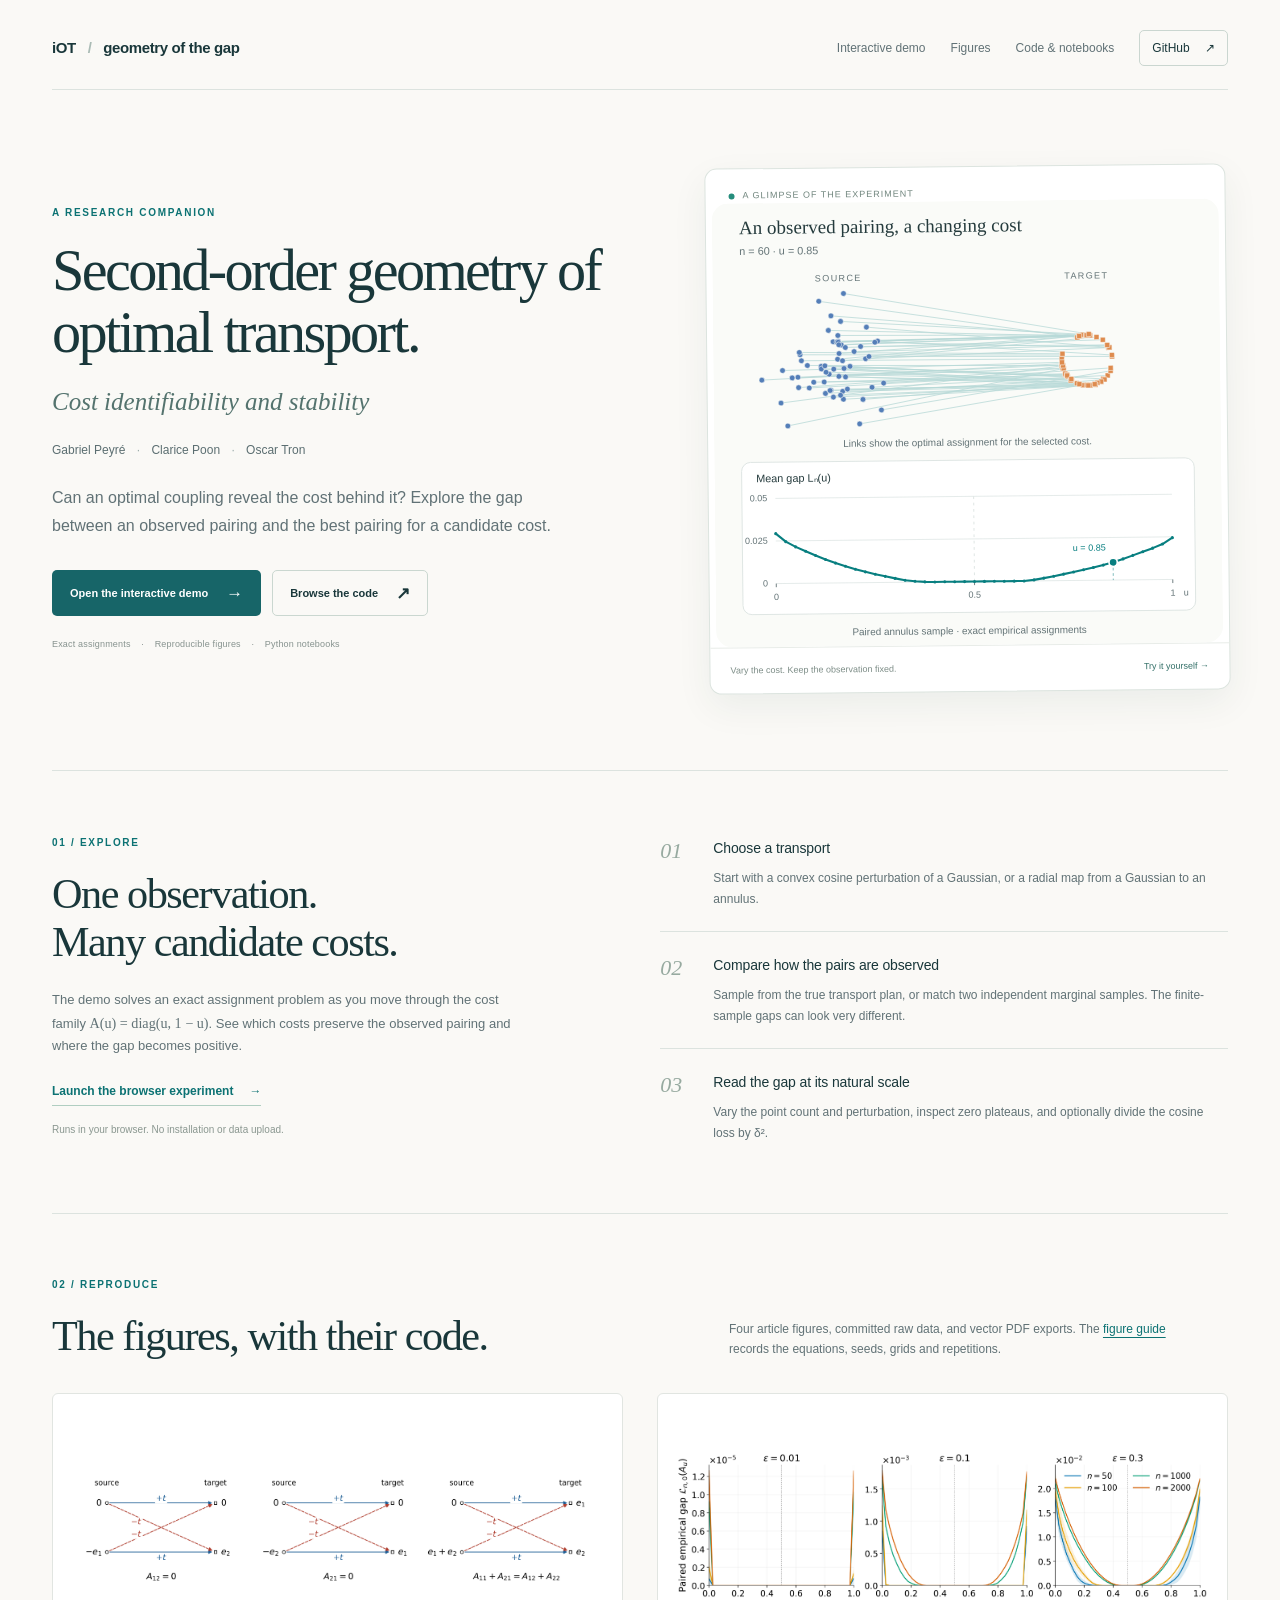
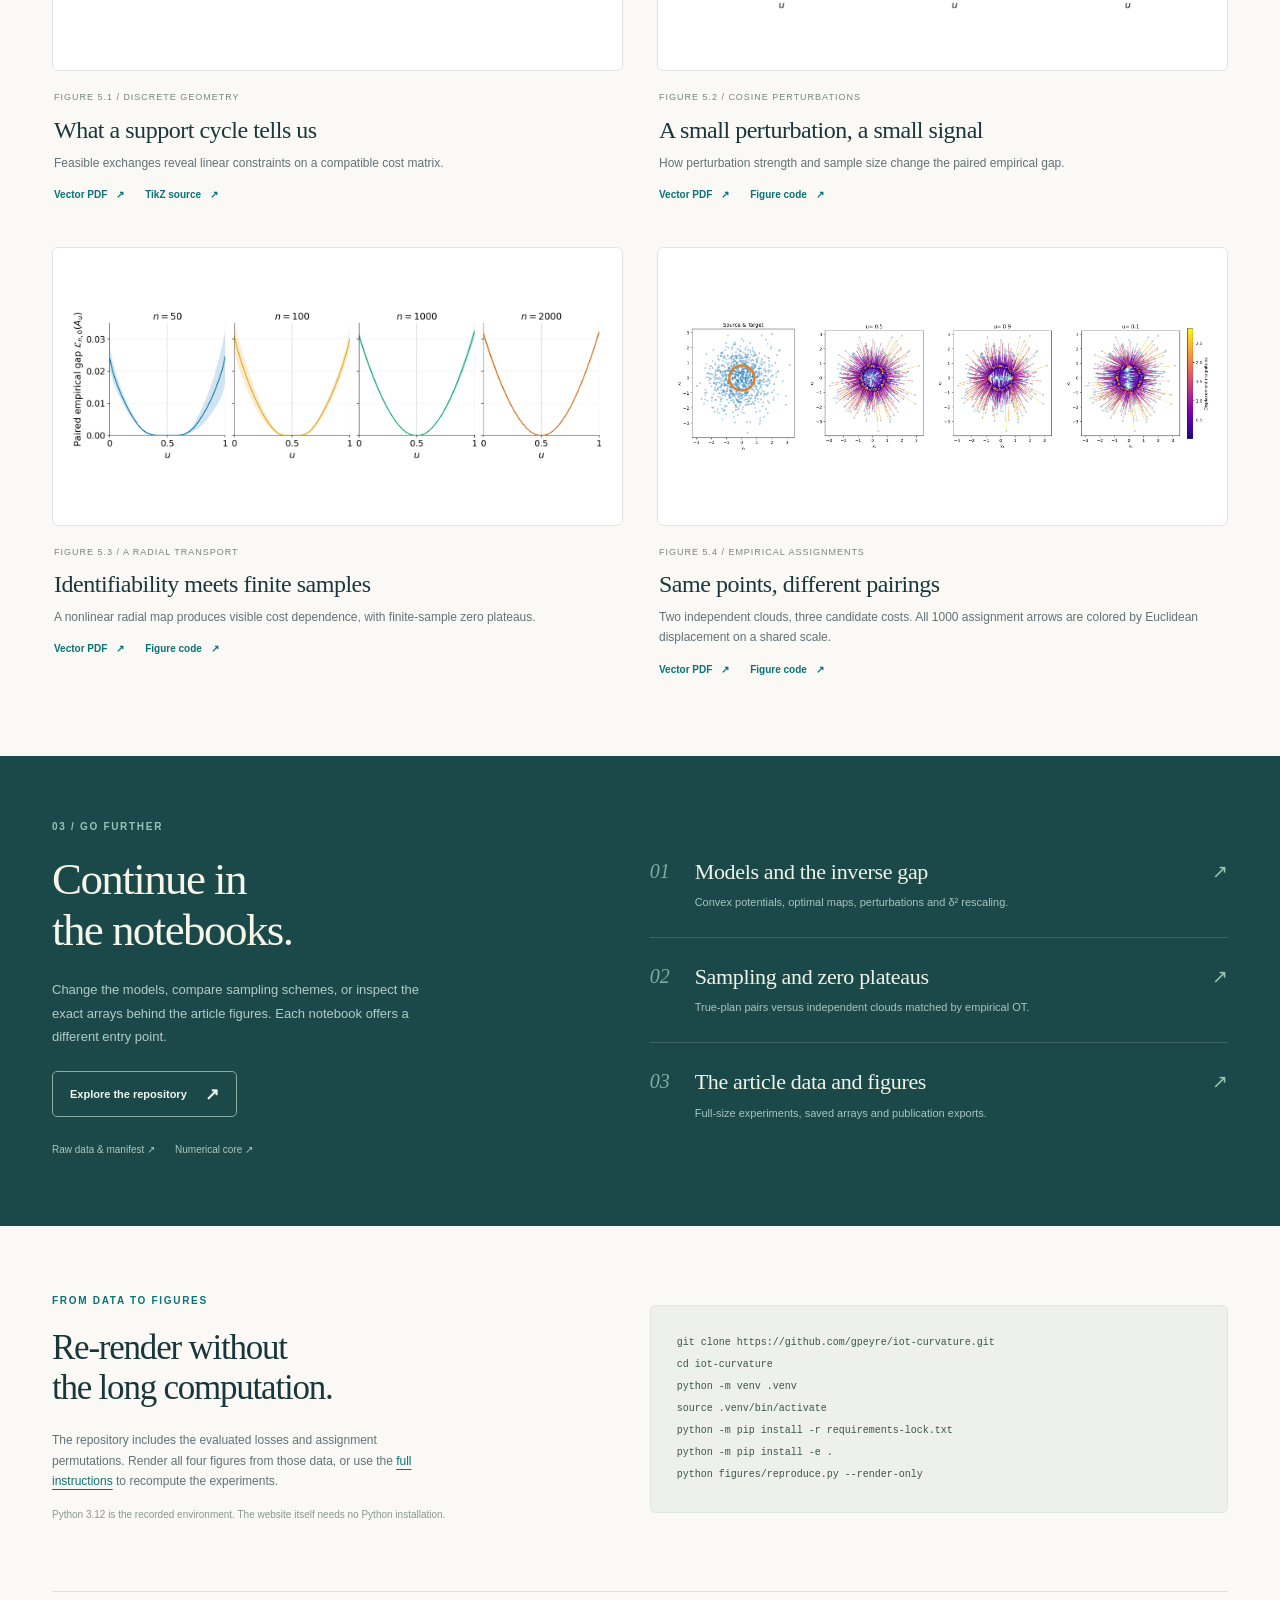
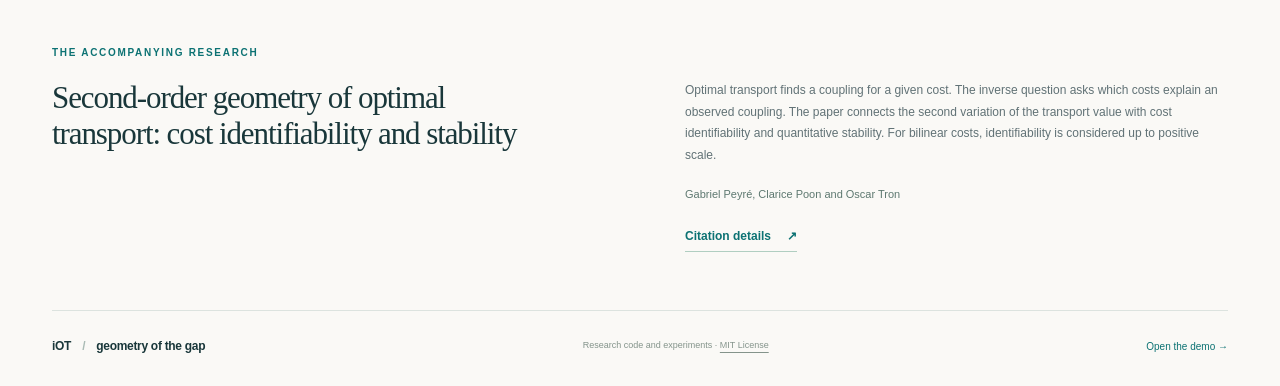
==== commit dac37d45: "simplify" ====
--- a/docs/index.html
+++ b/docs/index.html
@@ -8,6 +8,8 @@
   <meta property="og:title" content="Second-order geometry of optimal transport">
   <meta property="og:description" content="Cost identifiability and stability. Interactive experiments, reproducible figures and open-source code.">
   <meta property="og:type" content="website">
+  <meta property="og:url" content="https://gpeyre.github.io/iot-curvature/">
+  <link rel="canonical" href="https://gpeyre.github.io/iot-curvature/">
   <title>Second-order geometry of optimal transport · Code &amp; experiments</title>
   <link rel="icon" type="image/svg+xml" href="favicon.svg">
   <link rel="stylesheet" href="landing.css">
@@ -69,20 +71,20 @@
     </div>
     <div class="figure-grid">
       <figure class="article-figure">
-        <a class="figure-image" href="https://github.com/gpeyre/iot-curvature/blob/main/figures/generated/figure_1_cycles.pdf" aria-label="View Figure 1 as a PDF on GitHub"><img src="assets/figure_1_cycles.png" alt="Three discrete support cycles and the matrix constraints they impose." loading="lazy" decoding="async"></a>
-        <figcaption><p class="figure-number">Figure 1 / Discrete geometry</p><h3>What a support cycle tells us</h3><p>Feasible exchanges reveal linear constraints on a compatible cost matrix.</p><div class="figure-links"><a href="https://github.com/gpeyre/iot-curvature/blob/main/figures/generated/figure_1_cycles.pdf">Vector PDF <span aria-hidden="true">↗</span></a><a href="https://github.com/gpeyre/iot-curvature/blob/main/figures/source/discrete_identifiability_cycles.tex">TikZ source <span aria-hidden="true">↗</span></a></div></figcaption>
+        <a class="figure-image" href="https://github.com/gpeyre/iot-curvature/blob/main/figures/generated/figure_1_cycles.pdf" aria-label="View Figure 5.1 as a PDF on GitHub"><img src="assets/figure_1_cycles.png" alt="Three discrete support cycles and the matrix constraints they impose." loading="lazy" decoding="async"></a>
+        <figcaption><p class="figure-number">Figure 5.1 / Discrete geometry</p><h3>What a support cycle tells us</h3><p>Feasible exchanges reveal linear constraints on a compatible cost matrix.</p><div class="figure-links"><a href="https://github.com/gpeyre/iot-curvature/blob/main/figures/generated/figure_1_cycles.pdf">Vector PDF <span aria-hidden="true">↗</span></a><a href="https://github.com/gpeyre/iot-curvature/blob/main/figures/source/discrete_identifiability_cycles.tex">TikZ source <span aria-hidden="true">↗</span></a></div></figcaption>
       </figure>
       <figure class="article-figure">
-        <a class="figure-image" href="https://github.com/gpeyre/iot-curvature/blob/main/figures/generated/figure_2_cosine.pdf" aria-label="View Figure 2 as a PDF on GitHub"><img src="assets/figure_2_cosine.png" alt="Empirical cosine-model gap curves for three perturbations and four sample sizes." loading="lazy" decoding="async"></a>
-        <figcaption><p class="figure-number">Figure 2 / Cosine perturbations</p><h3>A small perturbation, a small signal</h3><p>How perturbation strength and sample size change the paired empirical gap.</p><div class="figure-links"><a href="https://github.com/gpeyre/iot-curvature/blob/main/figures/generated/figure_2_cosine.pdf">Vector PDF <span aria-hidden="true">↗</span></a><a href="https://github.com/gpeyre/iot-curvature/blob/main/figures/reproduce.py">Figure code <span aria-hidden="true">↗</span></a></div></figcaption>
+        <a class="figure-image" href="https://github.com/gpeyre/iot-curvature/blob/main/figures/generated/figure_2_cosine.pdf" aria-label="View Figure 5.2 as a PDF on GitHub"><img src="assets/figure_2_cosine.png" alt="Empirical cosine-model gap curves for three perturbations and four sample sizes." loading="lazy" decoding="async"></a>
+        <figcaption><p class="figure-number">Figure 5.2 / Cosine perturbations</p><h3>A small perturbation, a small signal</h3><p>How perturbation strength and sample size change the paired empirical gap.</p><div class="figure-links"><a href="https://github.com/gpeyre/iot-curvature/blob/main/figures/generated/figure_2_cosine.pdf">Vector PDF <span aria-hidden="true">↗</span></a><a href="https://github.com/gpeyre/iot-curvature/blob/main/figures/reproduce.py">Figure code <span aria-hidden="true">↗</span></a></div></figcaption>
       </figure>
       <figure class="article-figure">
-        <a class="figure-image" href="https://github.com/gpeyre/iot-curvature/blob/main/figures/generated/figure_3_annulus.pdf" aria-label="View Figure 3 as a PDF on GitHub"><img src="assets/figure_3_annulus.png" alt="Paired Gaussian-to-annulus gap curves for sample sizes 50, 100, 1000 and 2000." loading="lazy" decoding="async"></a>
-        <figcaption><p class="figure-number">Figure 3 / A radial transport</p><h3>Identifiability meets finite samples</h3><p>A nonlinear radial map produces visible cost dependence, with finite-sample zero plateaus.</p><div class="figure-links"><a href="https://github.com/gpeyre/iot-curvature/blob/main/figures/generated/figure_3_annulus.pdf">Vector PDF <span aria-hidden="true">↗</span></a><a href="https://github.com/gpeyre/iot-curvature/blob/main/figures/reproduce.py">Figure code <span aria-hidden="true">↗</span></a></div></figcaption>
+        <a class="figure-image" href="https://github.com/gpeyre/iot-curvature/blob/main/figures/generated/figure_3_annulus.pdf" aria-label="View Figure 5.3 as a PDF on GitHub"><img src="assets/figure_3_annulus.png" alt="Paired Gaussian-to-annulus gap curves for sample sizes 50, 100, 1000 and 2000." loading="lazy" decoding="async"></a>
+        <figcaption><p class="figure-number">Figure 5.3 / A radial transport</p><h3>Identifiability meets finite samples</h3><p>A nonlinear radial map produces visible cost dependence, with finite-sample zero plateaus.</p><div class="figure-links"><a href="https://github.com/gpeyre/iot-curvature/blob/main/figures/generated/figure_3_annulus.pdf">Vector PDF <span aria-hidden="true">↗</span></a><a href="https://github.com/gpeyre/iot-curvature/blob/main/figures/reproduce.py">Figure code <span aria-hidden="true">↗</span></a></div></figcaption>
       </figure>
       <figure class="article-figure">
-        <a class="figure-image" href="https://github.com/gpeyre/iot-curvature/blob/main/figures/generated/figure_4_annulus_maps.pdf" aria-label="View Figure 4 as a PDF on GitHub"><img src="assets/figure_4_annulus_maps.png" alt="Empirical assignments on the same 1000-point annulus sample at three candidate costs." loading="lazy" decoding="async"></a>
-        <figcaption><p class="figure-number">Figure 4 / Empirical assignments</p><h3>Same points, different pairings</h3><p>All 1000 assignment arrows, on one fixed sample, for three candidate cost matrices.</p><div class="figure-links"><a href="https://github.com/gpeyre/iot-curvature/blob/main/figures/generated/figure_4_annulus_maps.pdf">Vector PDF <span aria-hidden="true">↗</span></a><a href="https://github.com/gpeyre/iot-curvature/blob/main/figures/reproduce.py">Figure code <span aria-hidden="true">↗</span></a></div></figcaption>
+        <a class="figure-image" href="https://github.com/gpeyre/iot-curvature/blob/main/figures/generated/figure_4_annulus_maps.pdf" aria-label="View Figure 5.4 as a PDF on GitHub"><img src="assets/figure_4_annulus_maps.png" alt="Displacement-colored optimal assignments between independent 1000-point Gaussian and annulus clouds at three candidate costs." loading="lazy" decoding="async"></a>
+        <figcaption><p class="figure-number">Figure 5.4 / Empirical assignments</p><h3>Same points, different pairings</h3><p>Two independent clouds, three candidate costs. All 1000 assignment arrows are colored by Euclidean displacement on a shared scale.</p><div class="figure-links"><a href="https://github.com/gpeyre/iot-curvature/blob/main/figures/generated/figure_4_annulus_maps.pdf">Vector PDF <span aria-hidden="true">↗</span></a><a href="https://github.com/gpeyre/iot-curvature/blob/main/figures/reproduce.py">Figure code <span aria-hidden="true">↗</span></a></div></figcaption>
       </figure>
     </div>
   </section>
@@ -98,10 +100,12 @@
     </div>
   </section>
 
-  <section class="reproduce-section container" aria-labelledby="reproduce-title">
-    <div><p class="eyebrow">From data to figures</p><h2 id="reproduce-title">Re-render without <br>the long computation.</h2><p>The repository includes the evaluated losses and assignment permutations. Render all four figures from those data, or use the <a href="https://github.com/gpeyre/iot-curvature#install-and-reproduce">full instructions</a> to recompute the experiments.</p><p class="small-note">Python 3.12 is the recorded environment. The website itself needs no Python installation.</p></div>
+  <section id="reproduce" class="reproduce-section container" aria-labelledby="reproduce-title">
+    <div><p class="eyebrow">From data to figures</p><h2 id="reproduce-title">Re-render without <br>the long computation.</h2><p>The repository includes the evaluated losses and assignment permutations. Render all four figures from those data, or use the <a href="https://github.com/gpeyre/iot-curvature/blob/main/figures/README.md#installation-and-reproduction">full instructions</a> to recompute the experiments.</p><p class="small-note">Python 3.12 is the recorded environment. The website itself needs no Python installation.</p></div>
     <pre aria-label="Commands to reproduce the article figures"><code>git clone https://github.com/gpeyre/iot-curvature.git
 cd iot-curvature
+python -m venv .venv
+source .venv/bin/activate
 python -m pip install -r requirements-lock.txt
 python -m pip install -e .
 python figures/reproduce.py --render-only</code></pre>
